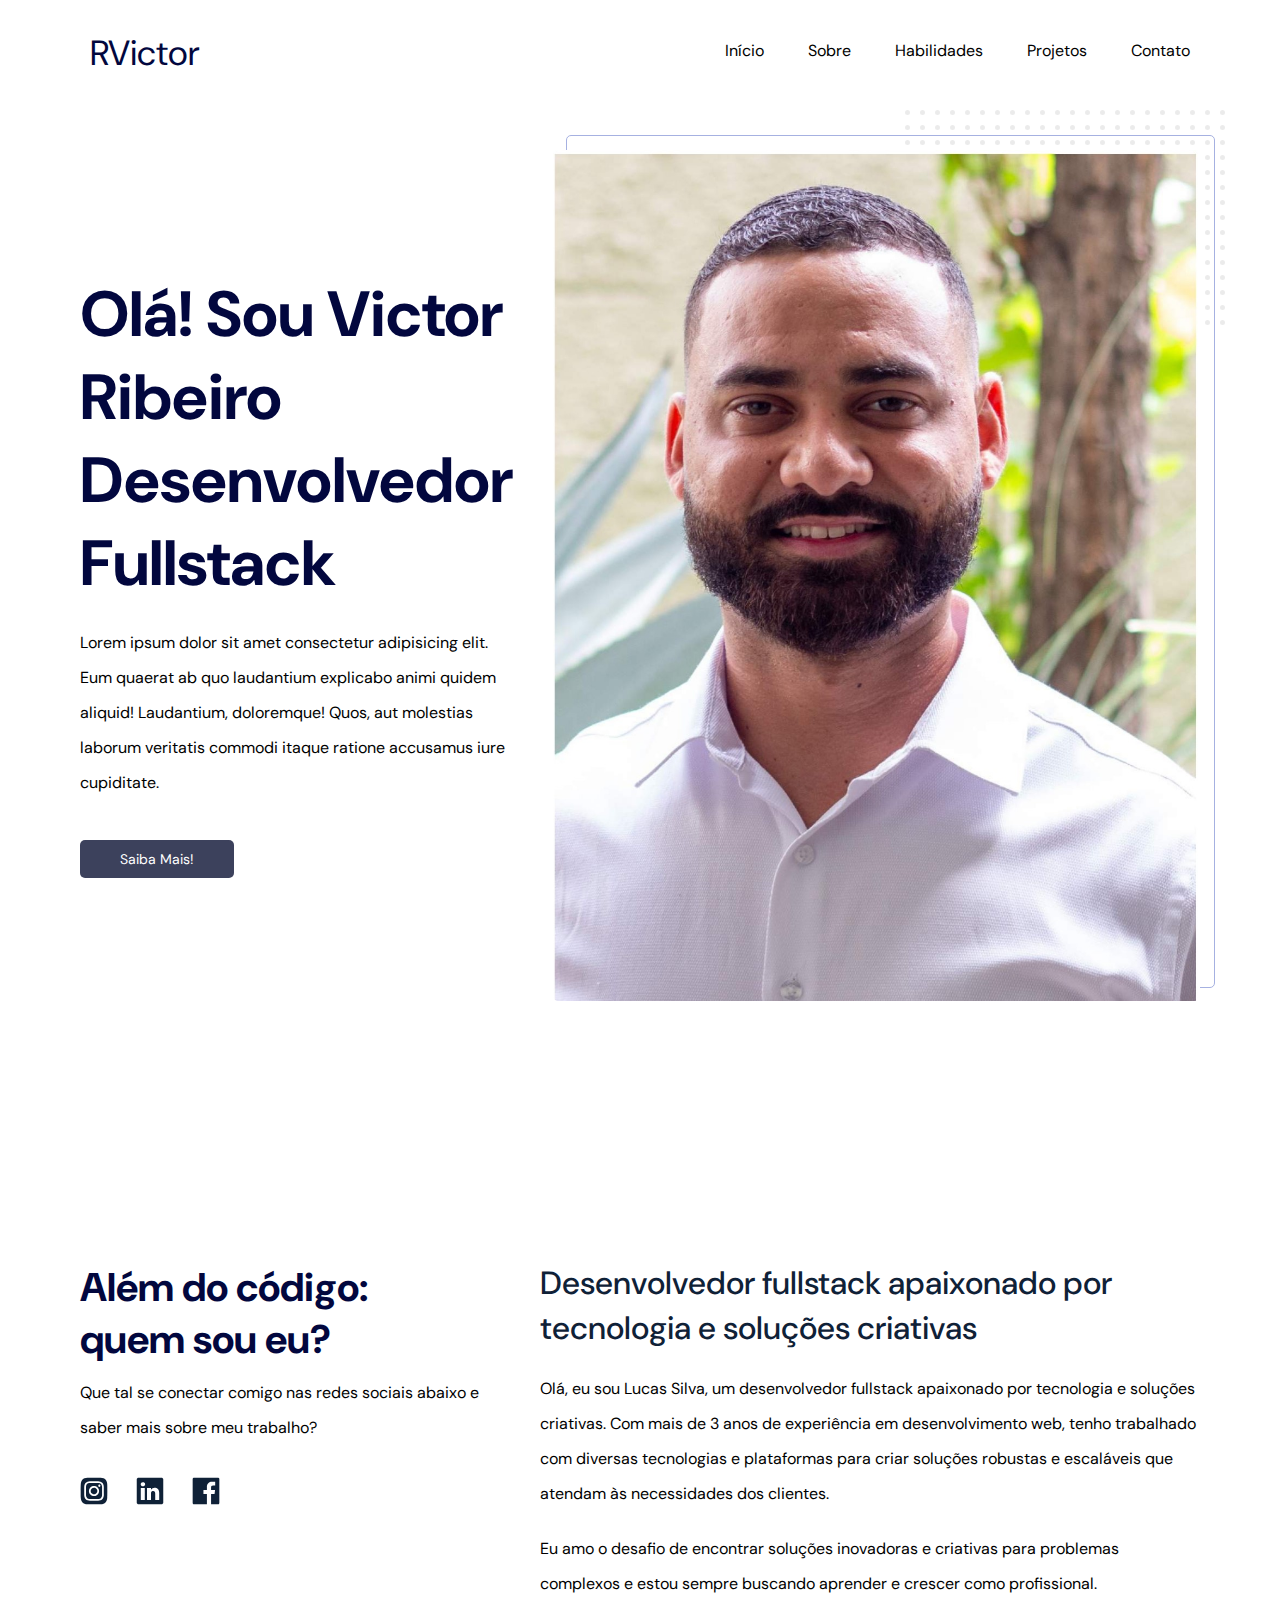
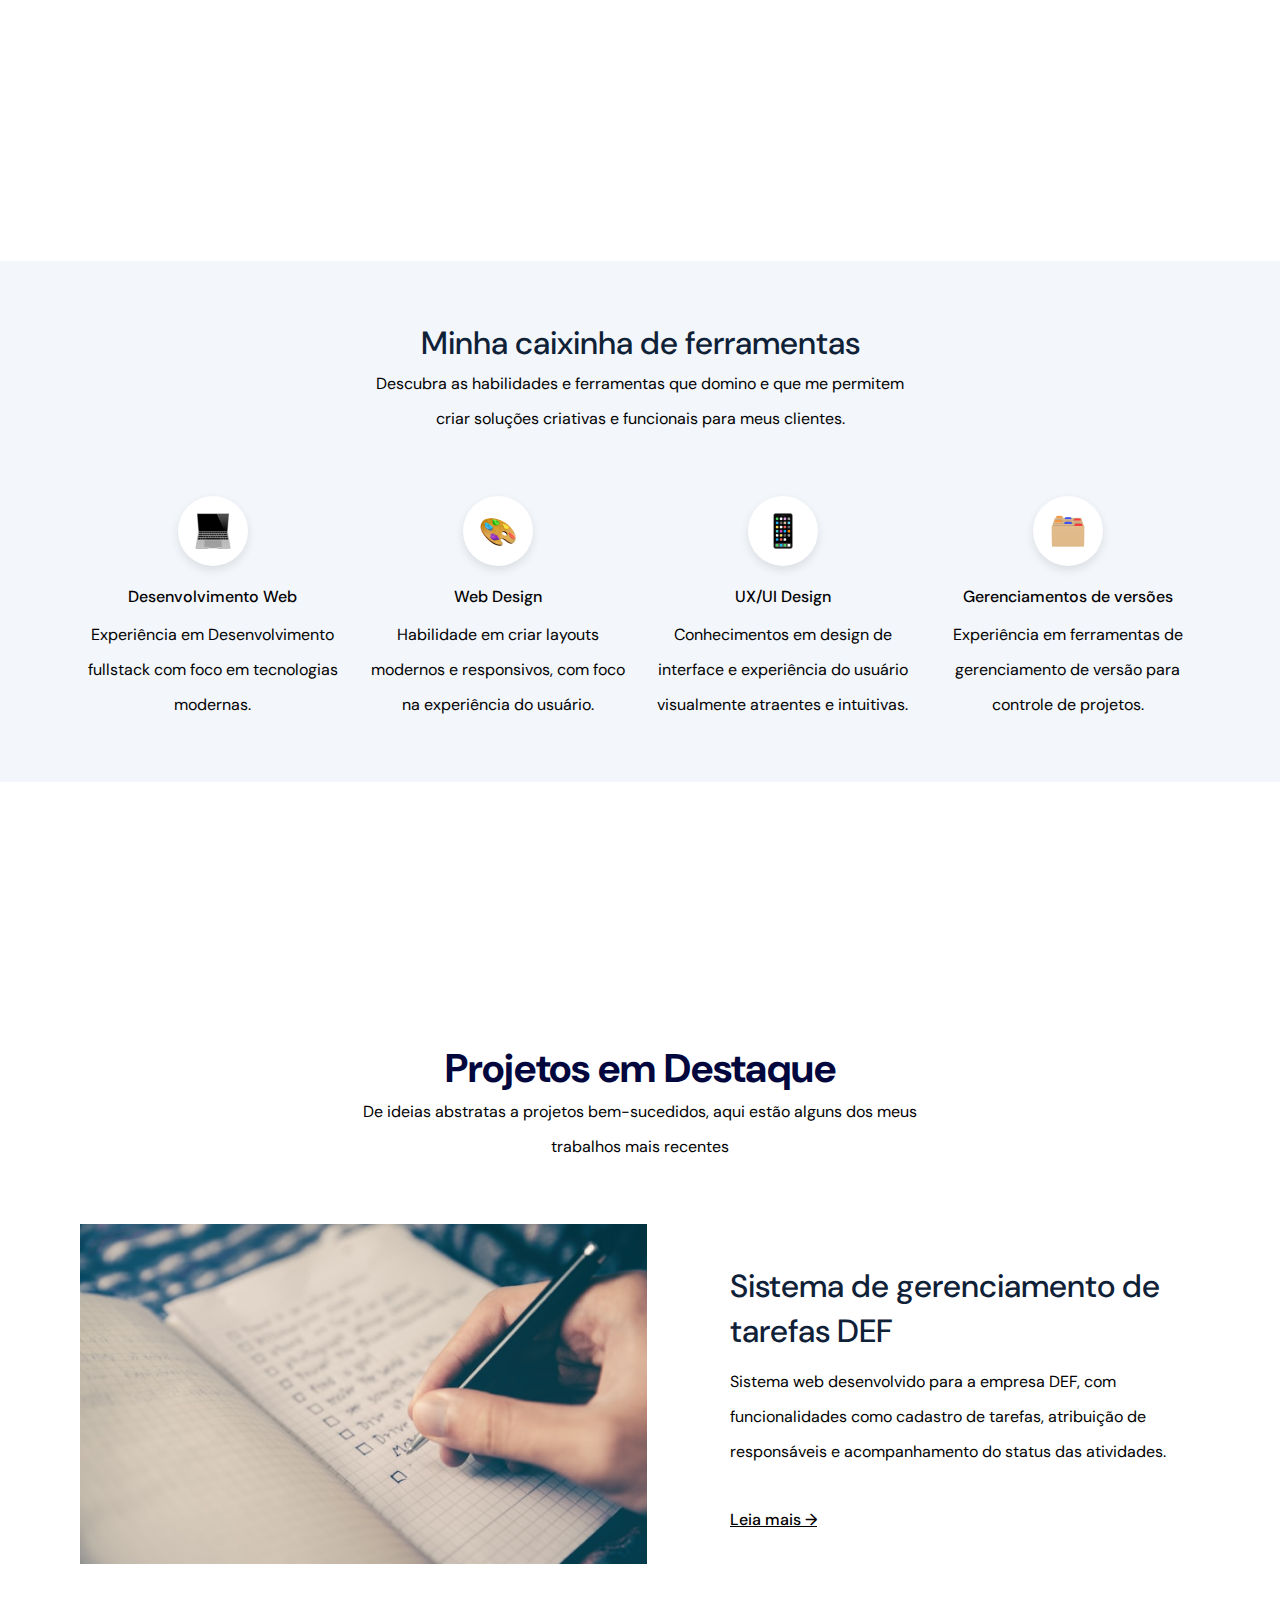
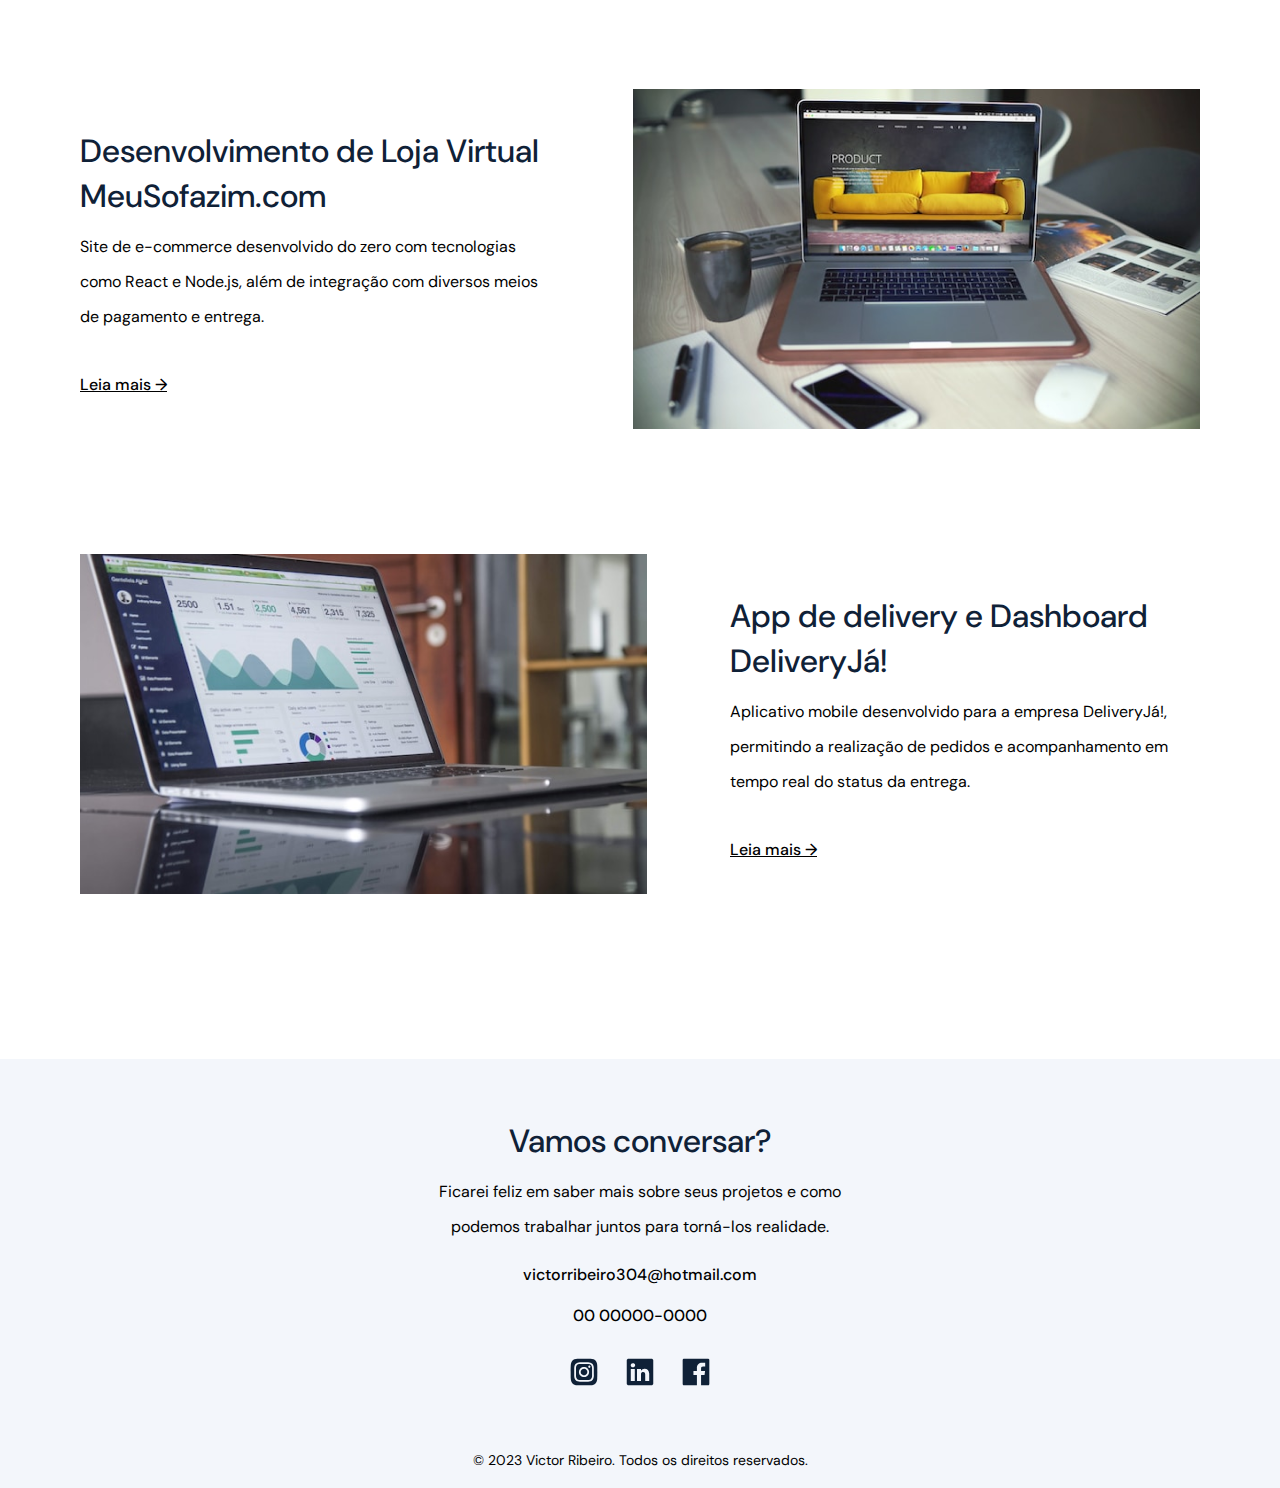
==== index.html @ 5ca2f129 "Add files via upload" ====
<!DOCTYPE html>
<html lang="pt-BR">
  <head>
    <!-- Meta tags -->
    <meta charset="UTF-8" />
    <meta http-equiv="X-UA-Compatible" content="IE=edge" />
    <meta name="viewport" content="width=device-width, initial-scale=1.0" />
    <!-- title -->
    <title>Victor Portfólio</title>
    <!-- CSS -->
    <link rel="stylesheet" href="css/extends.css" />
    <!-- Fonts -->
    <link rel="preconnect" href="https://fonts.googleapis.com" />
    <link rel="preconnect" href="https://fonts.gstatic.com" crossorigin />
    <link
      href="https://fonts.googleapis.com/css2?family=DM+Sans:wght@400;500;700&display=swap"
      rel="stylesheet"
    />
  </head>
  <body>
    <!-- navbar -->
    <nav class="navbar">
      <div class="navbar__content max-width mb-0">
        <a href="#header">
          <svg width="200" height="50" xmlns="http://www.w3.org/2000/svg">
            <text x="10" y="35" font-family="Arial" font-size="35" fill="#02073E">RVictor</text>
          </svg>
        </a>
        <ul class="navbar__links">
          <li><a href="#header">Início</a></li>
          <li><a href="#about">Sobre</a></li>
          <li><a href="#skills">Habilidades</a></li>
          <li><a href="#projects">Projetos</a></li>
          <li><a href="#footer">Contato</a></li>
        </ul>
        <div class="navbar__mobile">
          <img src="assets/menu.svg" alt="menu" class="burguer">
          <ul class="mobile__links">
            <li><a href="#header">Início</a></li>
            <li><a href="#about">Sobre</a></li>
            <li><a href="#skills">Habilidades</a></li>
            <li><a href="#projects">Projetos</a></li>
            <li><a href="#footer">Contato</a></li>
          </ul>
        </div>
        </div>
    </nav>

    <!-- header-->
    <header id="header" class="max-width">
      <div class="header__left">
        <h1>Olá! Sou Victor Ribeiro Desenvolvedor Fullstack</h1>
        <p>
          Lorem ipsum dolor sit amet consectetur adipisicing elit. Eum quaerat ab quo laudantium explicabo animi quidem aliquid! Laudantium, doloremque! Quos, aut molestias laborum veritatis commodi itaque ratione accusamus iure cupiditate.
        </p>
        <a href="#about" class="btn btn-primary">Saiba Mais!</a>
      </div>
      <div class="header__right">
        <div class="header__image">
          <img src="assets/foto-Victor3.png" alt="Victor Ribeiro" class="victor">
          <img src="assets/abstract.svg" alt="background" class="background">
        </div>
      </div>
    </header>

    <!-- Sobre -->
    <section id="about" class="about max-width">
      <div class="about__left">
        <h2 class="secondary-title">Além do código: quem sou eu?</h2>
        <p>
          Que tal se conectar comigo nas redes sociais abaixo e saber mais sobre
          meu trabalho?
        </p>
        <ul>
          <li>
            <a href="#"><img src="assets/instagram.svg" alt="Instagram" /></a>
          </li>
          <li>
            <a href="#"><img src="assets/linkedin.svg" alt="Linkedin" /></a>
          </li>
          <li>
            <a href="#"><img src="assets/facebook.svg" alt="Facebook" /></a>
          </li>
        </ul>
      </div>
      <div class="about__right">
        <h3 class="tertiary-title mb-m">
          Desenvolvedor fullstack apaixonado por tecnologia e soluções criativas
        </h3>
        <p>
          Olá, eu sou Lucas Silva, um desenvolvedor fullstack apaixonado por
          tecnologia e soluções criativas. Com mais de 3 anos de experiência em
          desenvolvimento web, tenho trabalhado com diversas tecnologias e
          plataformas para criar soluções robustas e escaláveis que atendam às
          necessidades dos clientes.
        </p>
        <p>
          Eu amo o desafio de encontrar soluções inovadoras e criativas para
          problemas complexos e estou sempre buscando aprender e crescer como
          profissional.
        </p>
      </div>
    </section>

     <!-- habilidades -->
     <section id="skills" class="skills">
      <div class="skills__content max-width">
        <h2 class="tertiary-title">Minha caixinha de ferramentas</h2>
        <p class="description">
          Descubra as habilidades e ferramentas que domino e que me permitem
          criar soluções criativas e funcionais para meus clientes.
        </p>
        <ul>
          <li class="skills__item">
            <div class="image-container">
              <img src="assets/notebook.png" alt="Desenvolvimento Web" />
            </div>
            <h3>Desenvolvimento Web</h3>
            <p>
              Experiência em Desenvolvimento fullstack com foco em tecnologias
              modernas.
            </p>
          </li>
          <li class="skills__item">
            <div class="image-container">
              <img src="assets/colors.png" alt="Web Design" />
            </div>
            <h3>Web Design</h3>
            <p>
              Habilidade em criar layouts modernos e responsivos, com foco na
              experiência do usuário.
            </p>
          </li>
          <li class="skills__item">
            <div class="image-container">
              <img src="assets/phone.png" alt="UX/UI Design" />
            </div>
            <h3>UX/UI Design</h3>
            <p>
              Conhecimentos em design de interface e experiência do usuário
              visualmente atraentes e intuitivas.
            </p>
          </li>
          <li class="skills__item">
            <div class="image-container">
              <img src="assets/files.png" alt="Gerenciamentos de versões" />
            </div>
            <h3>Gerenciamentos de versões</h3>
            <p>
              Experiência em ferramentas de gerenciamento de versão para
              controle de projetos.
            </p>
          </li>
        </ul>
      </div>
    </section>

<!-- Projetos -->
<section id="projects" class="projects max-width">
  <div class="projects__content">
    <h2 class="secondary-title">Projetos em Destaque</h2>
    <p>
      De ideias abstratas a projetos bem-sucedidos, aqui estão alguns dos
      meus trabalhos mais recentes
    </p>
  </div>
  <ul>
    <li>
      <div class="image">
        <img src="assets/task-manager.png" alt="Gerenciamento de tarefas" />
      </div>
      <div class="projects__info">
        <h3 class="tertiary-title">
          Sistema de gerenciamento de tarefas DEF
        </h3>
        <p>
          Sistema web desenvolvido para a empresa DEF, com funcionalidades
          como cadastro de tarefas, atribuição de responsáveis e
          acompanhamento do status das atividades.
        </p>
        <a href="#">Leia mais &rarr;</a>
      </div>
    </li>
    <li class="projects__reversed-list">
      <div class="image">
        <img src="assets/ecommerce.png" alt="ecommerce" />
      </div>
      <div class="projects__info">
        <h3 class="tertiary-title">
          Desenvolvimento de Loja Virtual MeuSofazim.com
        </h3>
        <p>
          Site de e-commerce desenvolvido do zero com tecnologias como React
          e Node.js, além de integração com diversos meios de pagamento e
          entrega.
        </p>
        <a href="#">Leia mais &rarr;</a>
      </div>
    </li>
    <li>
      <div class="image">
        <img src="assets/delivery.png" alt="delivery" />
      </div>
      <div class="projects__info">
        <h3 class="tertiary-title">
          App de delivery e Dashboard DeliveryJá!
        </h3>
        <p>
          Aplicativo mobile desenvolvido para a empresa DeliveryJá!,
          permitindo a realização de pedidos e acompanhamento em tempo real
          do status da entrega.
        </p>
        <a href="#">Leia mais &rarr;</a>
      </div>
    </li>
  </ul>
</section>

 <!-- Footer -->
 <footer id="footer">
  <div class="footer__content max-width mb-0">
    <h2 class="tertiary-title mb-s">Vamos conversar?</h2>
    <p class="mb-m">
      Ficarei feliz em saber mais sobre seus projetos e como podemos
      trabalhar juntos para torná-los realidade.
    </p>
    <div class="footer__contact mb-m">
      <span class="mb-m">victorribeiro304@hotmail.com</span>
      <span>00 00000-0000</span>
    </div>
    <ul class="mb-l">
      <li>
        <a href="#"><img src="assets/instagram.svg" alt="Instagram" /></a>
      </li>
      <li>
        <a href="#"><img src="assets/linkedin.svg" alt="Linkedin" /></a>
      </li>
      <li>
        <a href="#"><img src="assets/facebook.svg" alt="Facebook" /></a>
      </li>
    </ul>
    <p class="footer__copyright">
      © 2023 Victor Ribeiro. Todos os direitos reservados.
    </p>
  </div>
</footer>
      <!-- script-->
    <script src="scripts/index.js"></script>
</body>
</html>
---- css/extends.css ----
@import './variables.css';
@import './globals.css';

@import './components/navbar.css';
@import './components/header.css';
@import './components/about.css';
@import './components/skills.css';
@import './components/projects.css';
@import './components/footer.css';
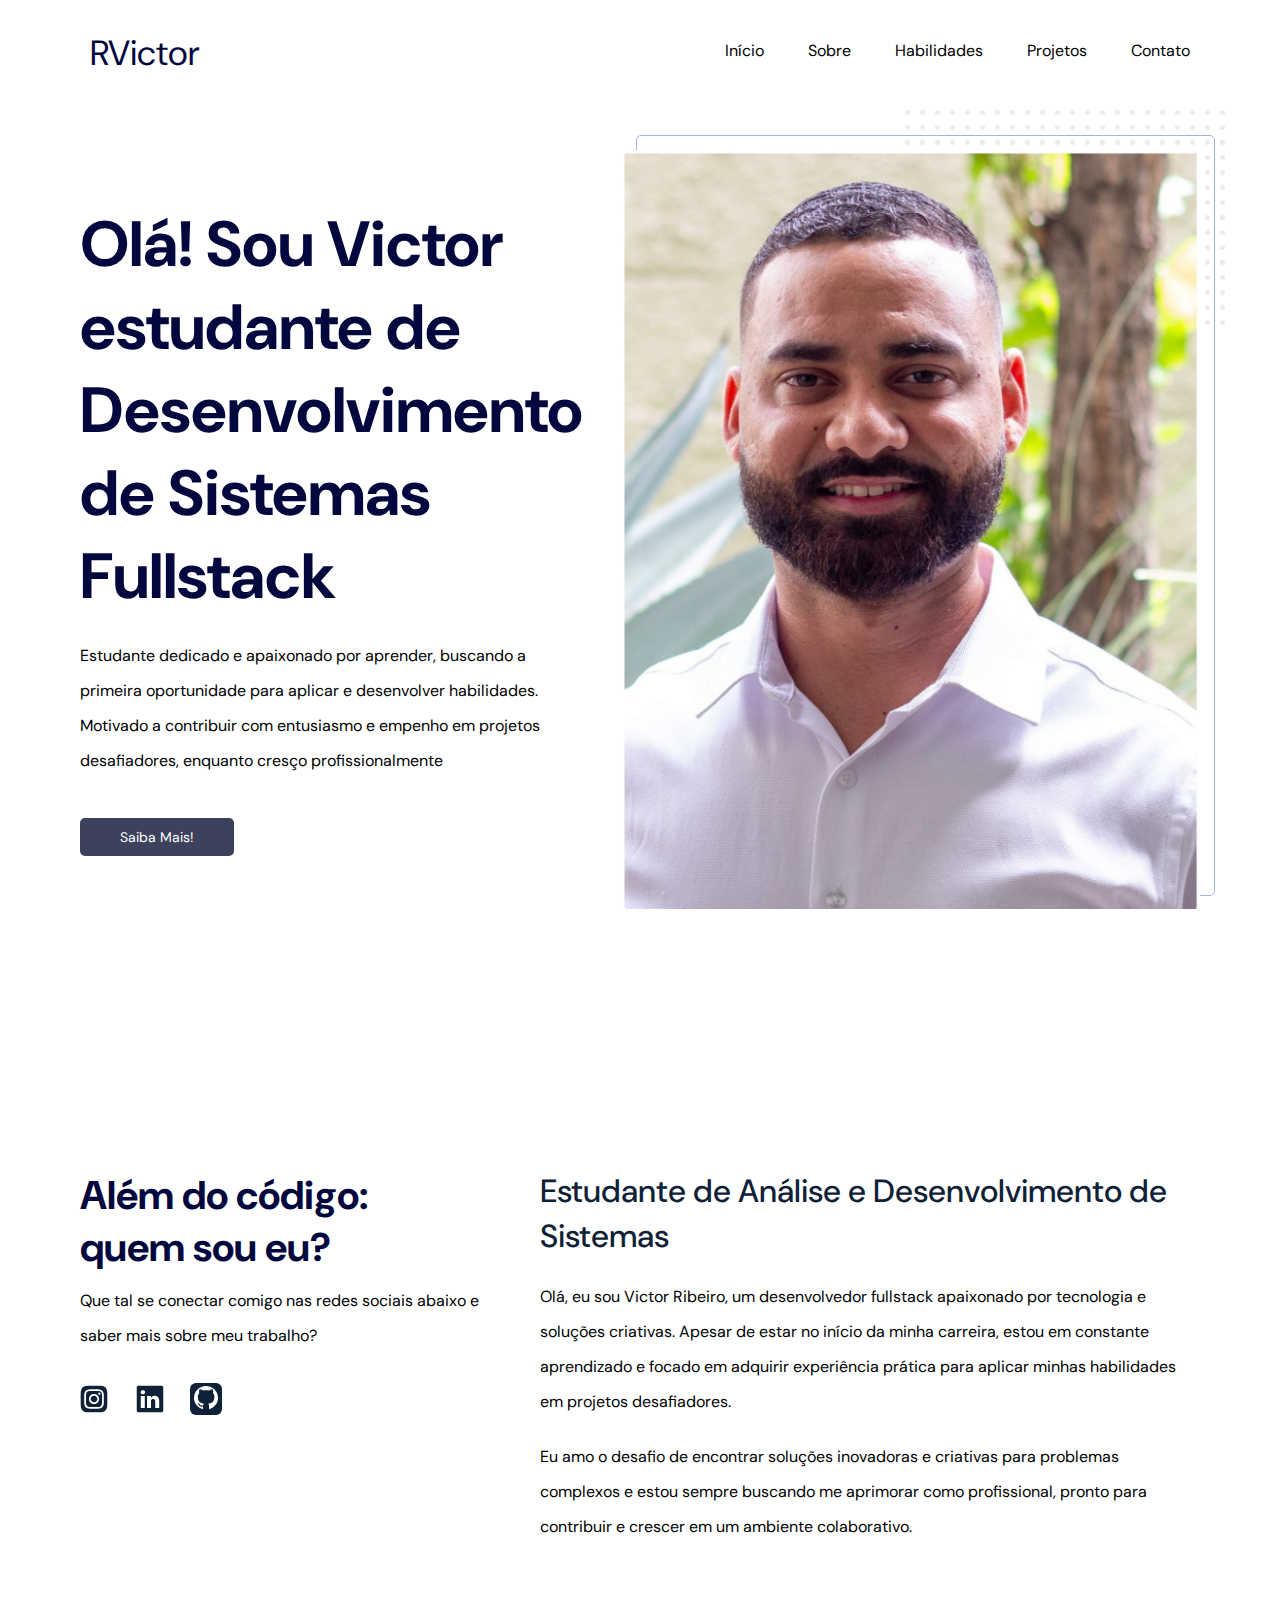
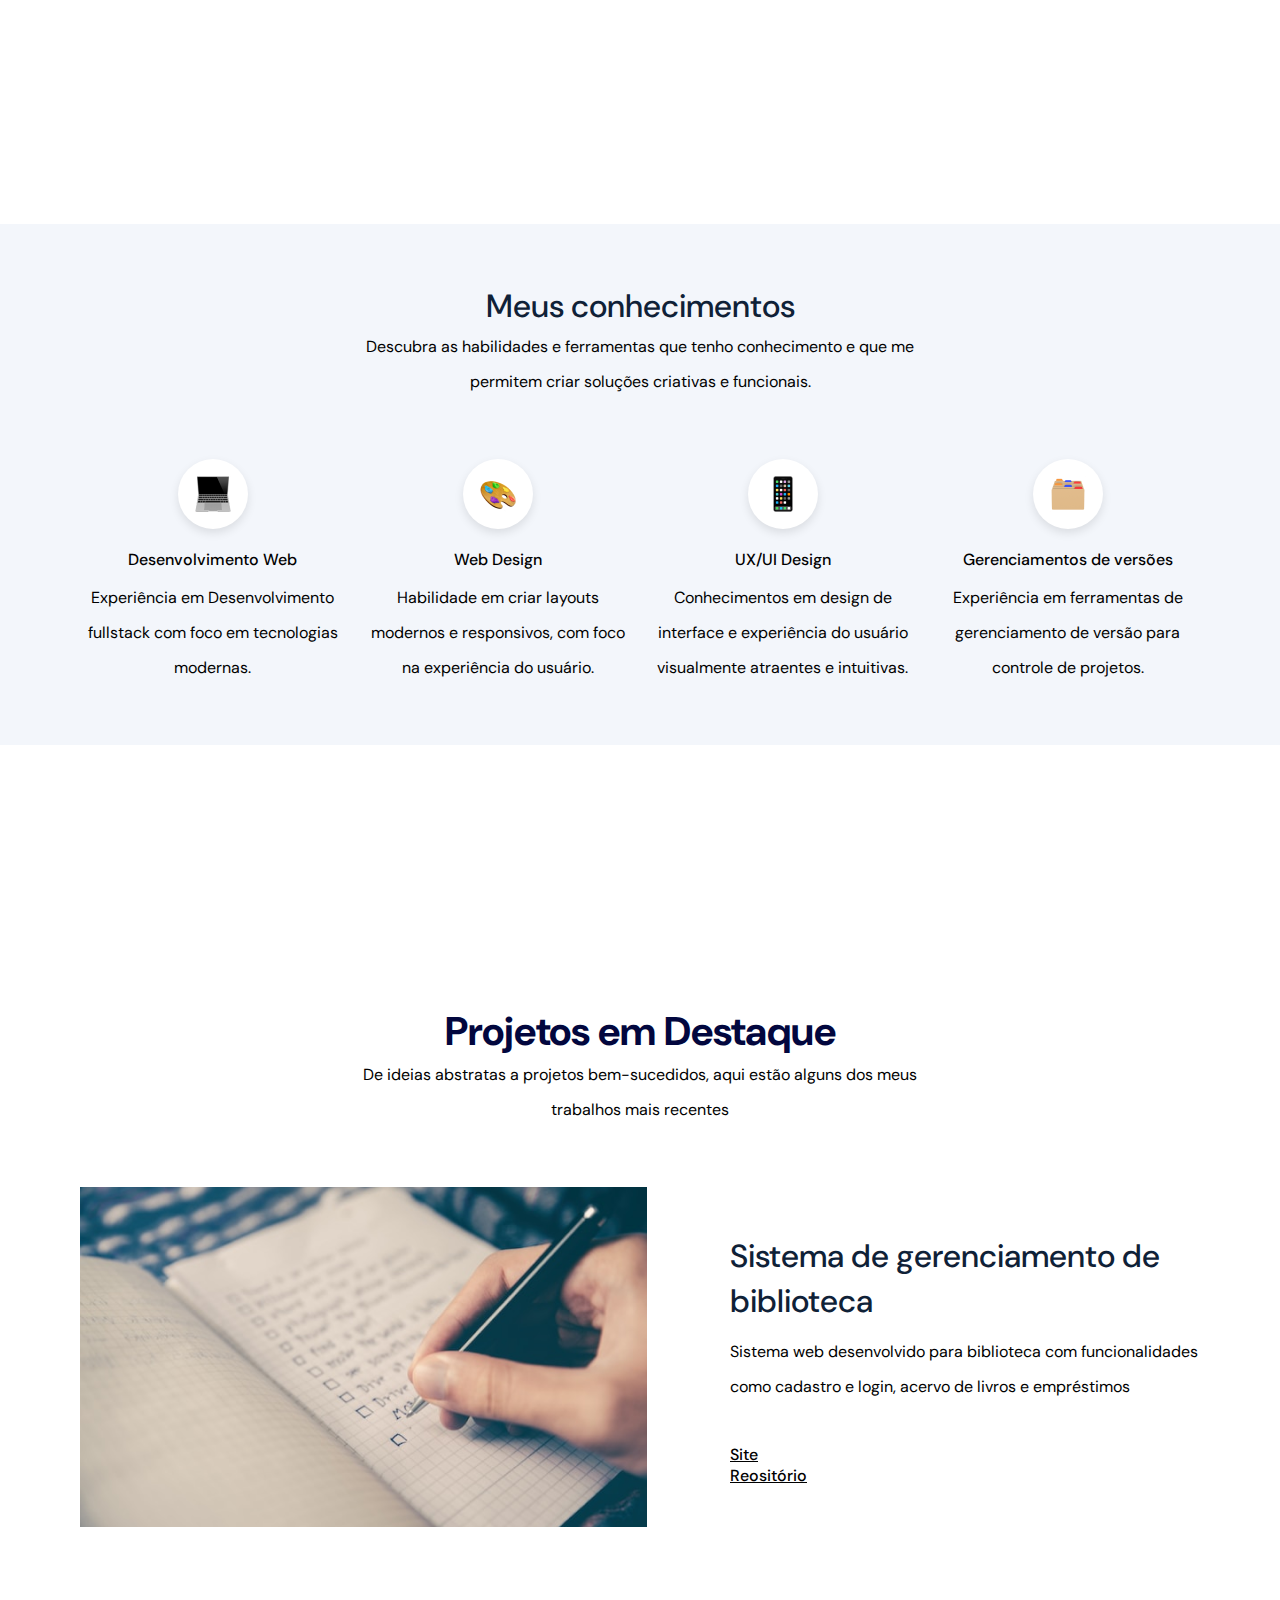
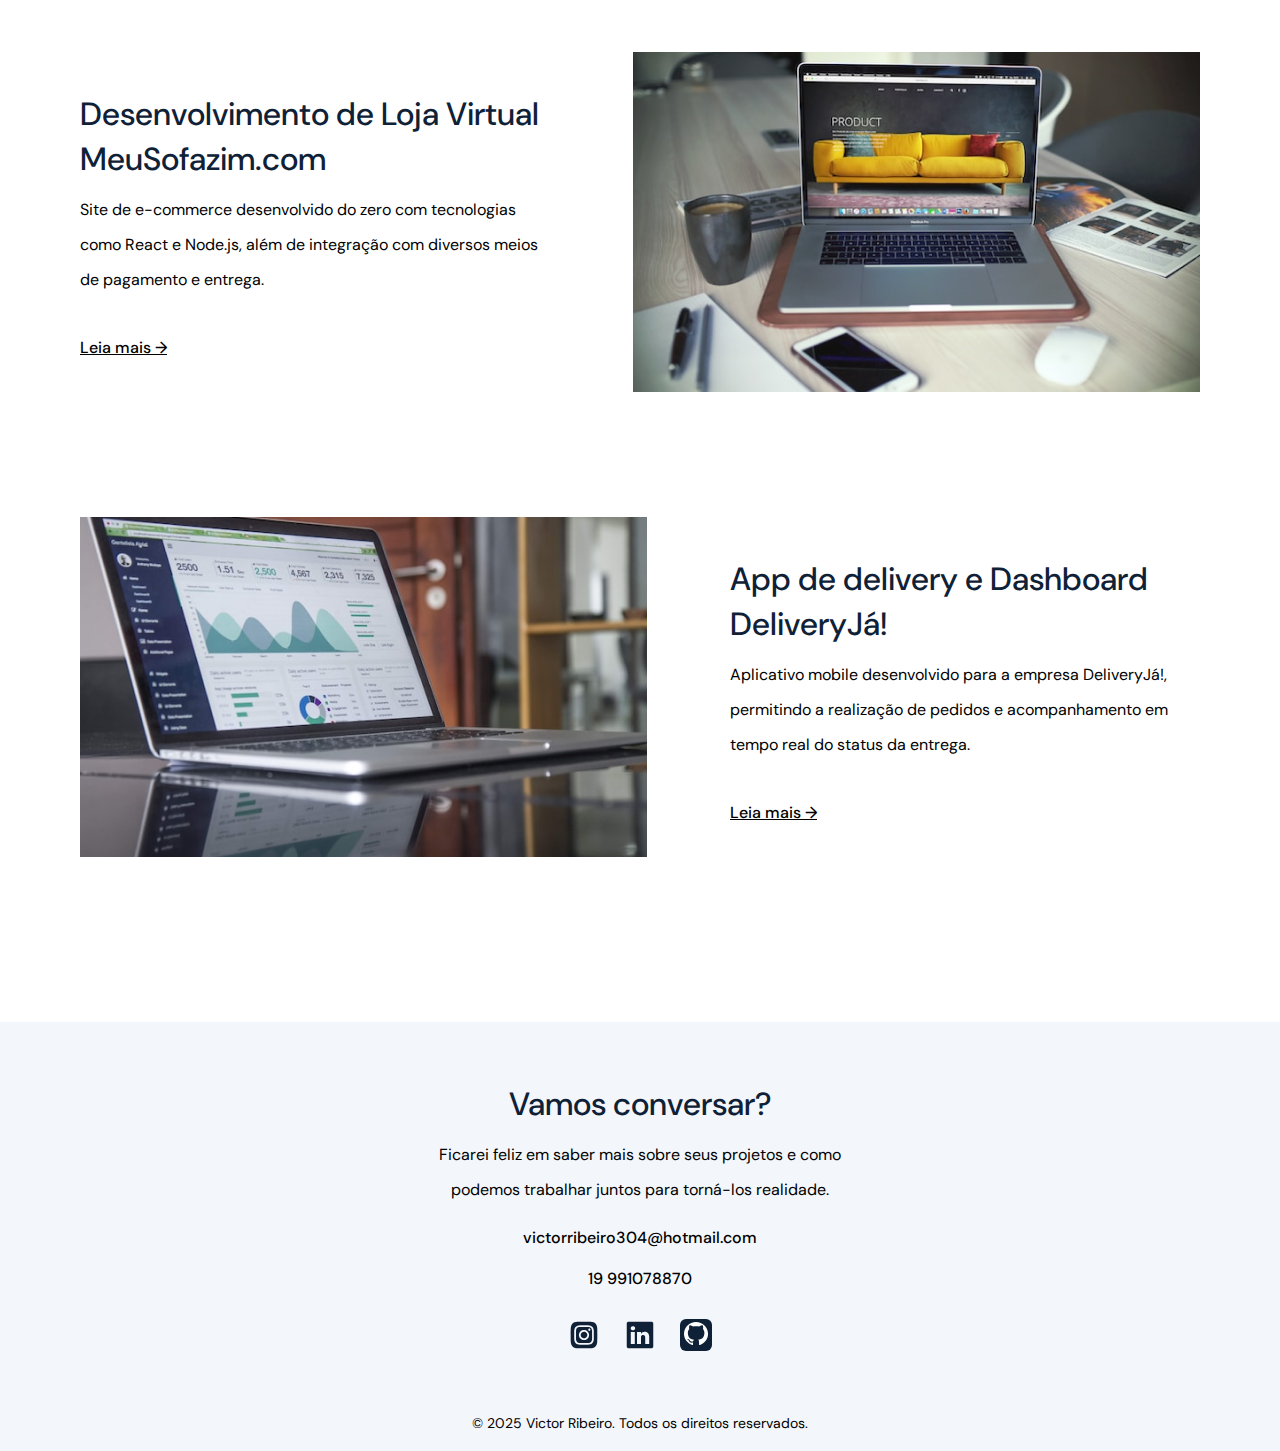
==== commit f66d9ed3: "atualizado informacoes" ====
--- a/index.html
+++ b/index.html
@@ -49,9 +49,9 @@
     <!-- header-->
     <header id="header" class="max-width">
       <div class="header__left">
-        <h1>Olá! Sou Victor Ribeiro Desenvolvedor Fullstack</h1>
-        <p>
-          Lorem ipsum dolor sit amet consectetur adipisicing elit. Eum quaerat ab quo laudantium explicabo animi quidem aliquid! Laudantium, doloremque! Quos, aut molestias laborum veritatis commodi itaque ratione accusamus iure cupiditate.
+        <h1>Olá! Sou Victor  estudante de Desenvolvimento de Sistemas Fullstack</h1>
+        <p>
+          Estudante dedicado e apaixonado por aprender, buscando a primeira oportunidade para aplicar e desenvolver habilidades. Motivado a contribuir com entusiasmo e empenho em projetos desafiadores, enquanto cresço profissionalmente
         </p>
         <a href="#about" class="btn btn-primary">Saiba Mais!</a>
       </div>
@@ -76,28 +76,28 @@
             <a href="#"><img src="assets/instagram.svg" alt="Instagram" /></a>
           </li>
           <li>
-            <a href="#"><img src="assets/linkedin.svg" alt="Linkedin" /></a>
+            <a href="https://www.linkedin.com/in/victor-ribeiro94/"><img src="assets/linkedin.svg" alt="Linkedin" /></a>
           </li>
           <li>
-            <a href="#"><img src="assets/facebook.svg" alt="Facebook" /></a>
+            <a href="https://github.com/RSVictor"><img src="assets/github_logo.svg" alt="Github" /></a>
           </li>
         </ul>
       </div>
       <div class="about__right">
         <h3 class="tertiary-title mb-m">
-          Desenvolvedor fullstack apaixonado por tecnologia e soluções criativas
-        </h3>
-        <p>
-          Olá, eu sou Lucas Silva, um desenvolvedor fullstack apaixonado por
-          tecnologia e soluções criativas. Com mais de 3 anos de experiência em
-          desenvolvimento web, tenho trabalhado com diversas tecnologias e
-          plataformas para criar soluções robustas e escaláveis que atendam às
-          necessidades dos clientes.
-        </p>
-        <p>
-          Eu amo o desafio de encontrar soluções inovadoras e criativas para
-          problemas complexos e estou sempre buscando aprender e crescer como
-          profissional.
+          Estudante de Análise e Desenvolvimento de Sistemas
+        </h3>
+        <p>
+          Olá, eu sou Victor Ribeiro, um desenvolvedor fullstack apaixonado por tecnologia e 
+          soluções criativas. Apesar de estar no início da minha carreira, estou em constante 
+          aprendizado e focado em adquirir experiência prática para aplicar minhas habilidades 
+          em projetos desafiadores.
+        </p>
+        <p>
+          Eu amo o desafio de encontrar soluções inovadoras e criativas para problemas 
+          complexos e estou sempre buscando me aprimorar como profissional, pronto para 
+          contribuir e crescer em um ambiente colaborativo.
+</p>
         </p>
       </div>
     </section>
@@ -105,10 +105,10 @@
      <!-- habilidades -->
      <section id="skills" class="skills">
       <div class="skills__content max-width">
-        <h2 class="tertiary-title">Minha caixinha de ferramentas</h2>
+        <h2 class="tertiary-title">Meus conhecimentos</h2>
         <p class="description">
-          Descubra as habilidades e ferramentas que domino e que me permitem
-          criar soluções criativas e funcionais para meus clientes.
+          Descubra as habilidades e ferramentas que tenho conhecimento e que me permitem
+          criar soluções criativas e funcionais.
         </p>
         <ul>
           <li class="skills__item">
@@ -171,14 +171,15 @@
       </div>
       <div class="projects__info">
         <h3 class="tertiary-title">
-          Sistema de gerenciamento de tarefas DEF
-        </h3>
-        <p>
-          Sistema web desenvolvido para a empresa DEF, com funcionalidades
-          como cadastro de tarefas, atribuição de responsáveis e
-          acompanhamento do status das atividades.
-        </p>
-        <a href="#">Leia mais &rarr;</a>
+          Sistema de gerenciamento de biblioteca
+        </h3>
+        <p>
+          Sistema web desenvolvido para biblioteca com funcionalidades
+          como cadastro e login, acervo de livros e empréstimos
+        </p>
+        <a href="https://front-iqbz.onrender.com">Site </a>
+        <br>
+        <a href="https://github.com/RSVictor/Front">Reositório </a>
       </div>
     </li>
     <li class="projects__reversed-list">
@@ -226,21 +227,21 @@
     </p>
     <div class="footer__contact mb-m">
       <span class="mb-m">victorribeiro304@hotmail.com</span>
-      <span>00 00000-0000</span>
+      <span>19 991078870</span>
     </div>
     <ul class="mb-l">
       <li>
         <a href="#"><img src="assets/instagram.svg" alt="Instagram" /></a>
       </li>
       <li>
-        <a href="#"><img src="assets/linkedin.svg" alt="Linkedin" /></a>
+        <a href="https://www.linkedin.com/in/victor-ribeiro94/"><img src="assets/linkedin.svg" alt="Linkedin" /></a>
       </li>
       <li>
-        <a href="#"><img src="assets/facebook.svg" alt="Facebook" /></a>
+        <a href="https://github.com/RSVictor"><img src="assets/github_logo.svg" alt="Github" /></a>
       </li>
     </ul>
     <p class="footer__copyright">
-      © 2023 Victor Ribeiro. Todos os direitos reservados.
+      © 2025 Victor Ribeiro. Todos os direitos reservados.
     </p>
   </div>
 </footer>
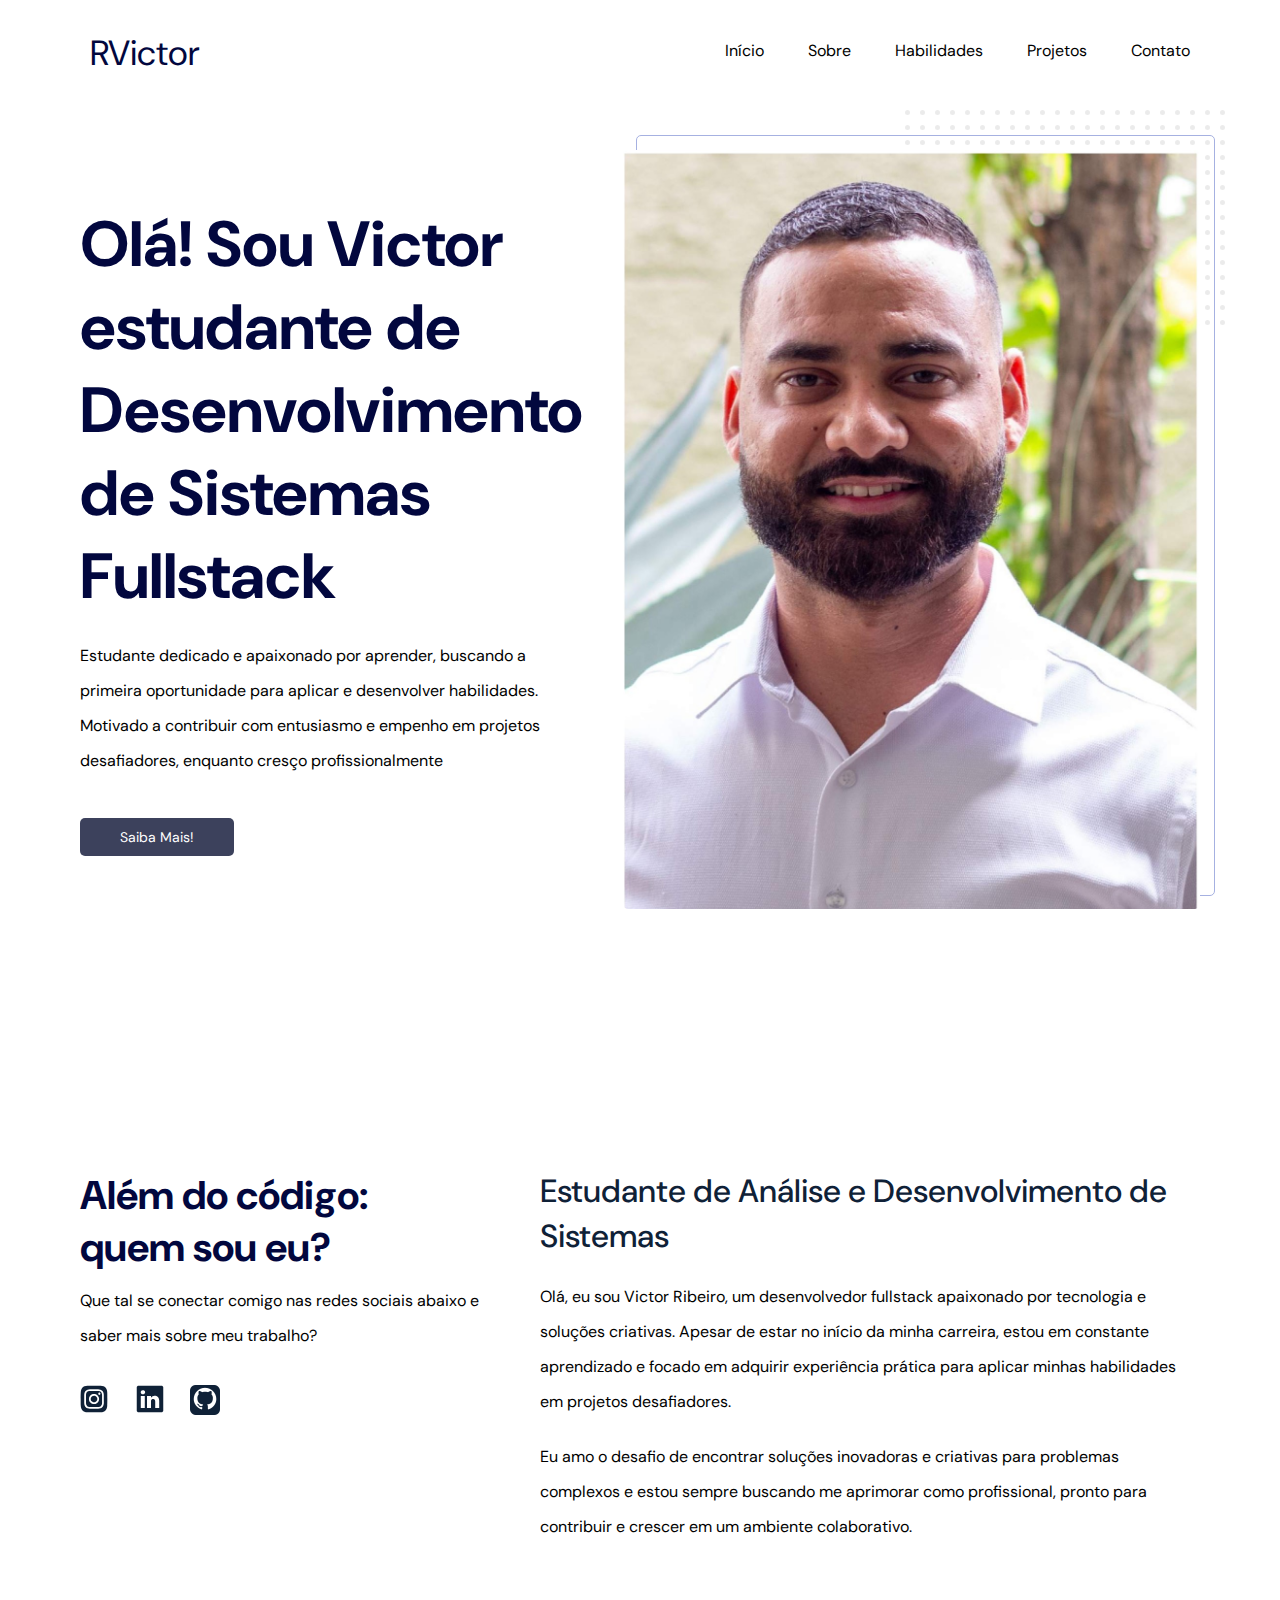
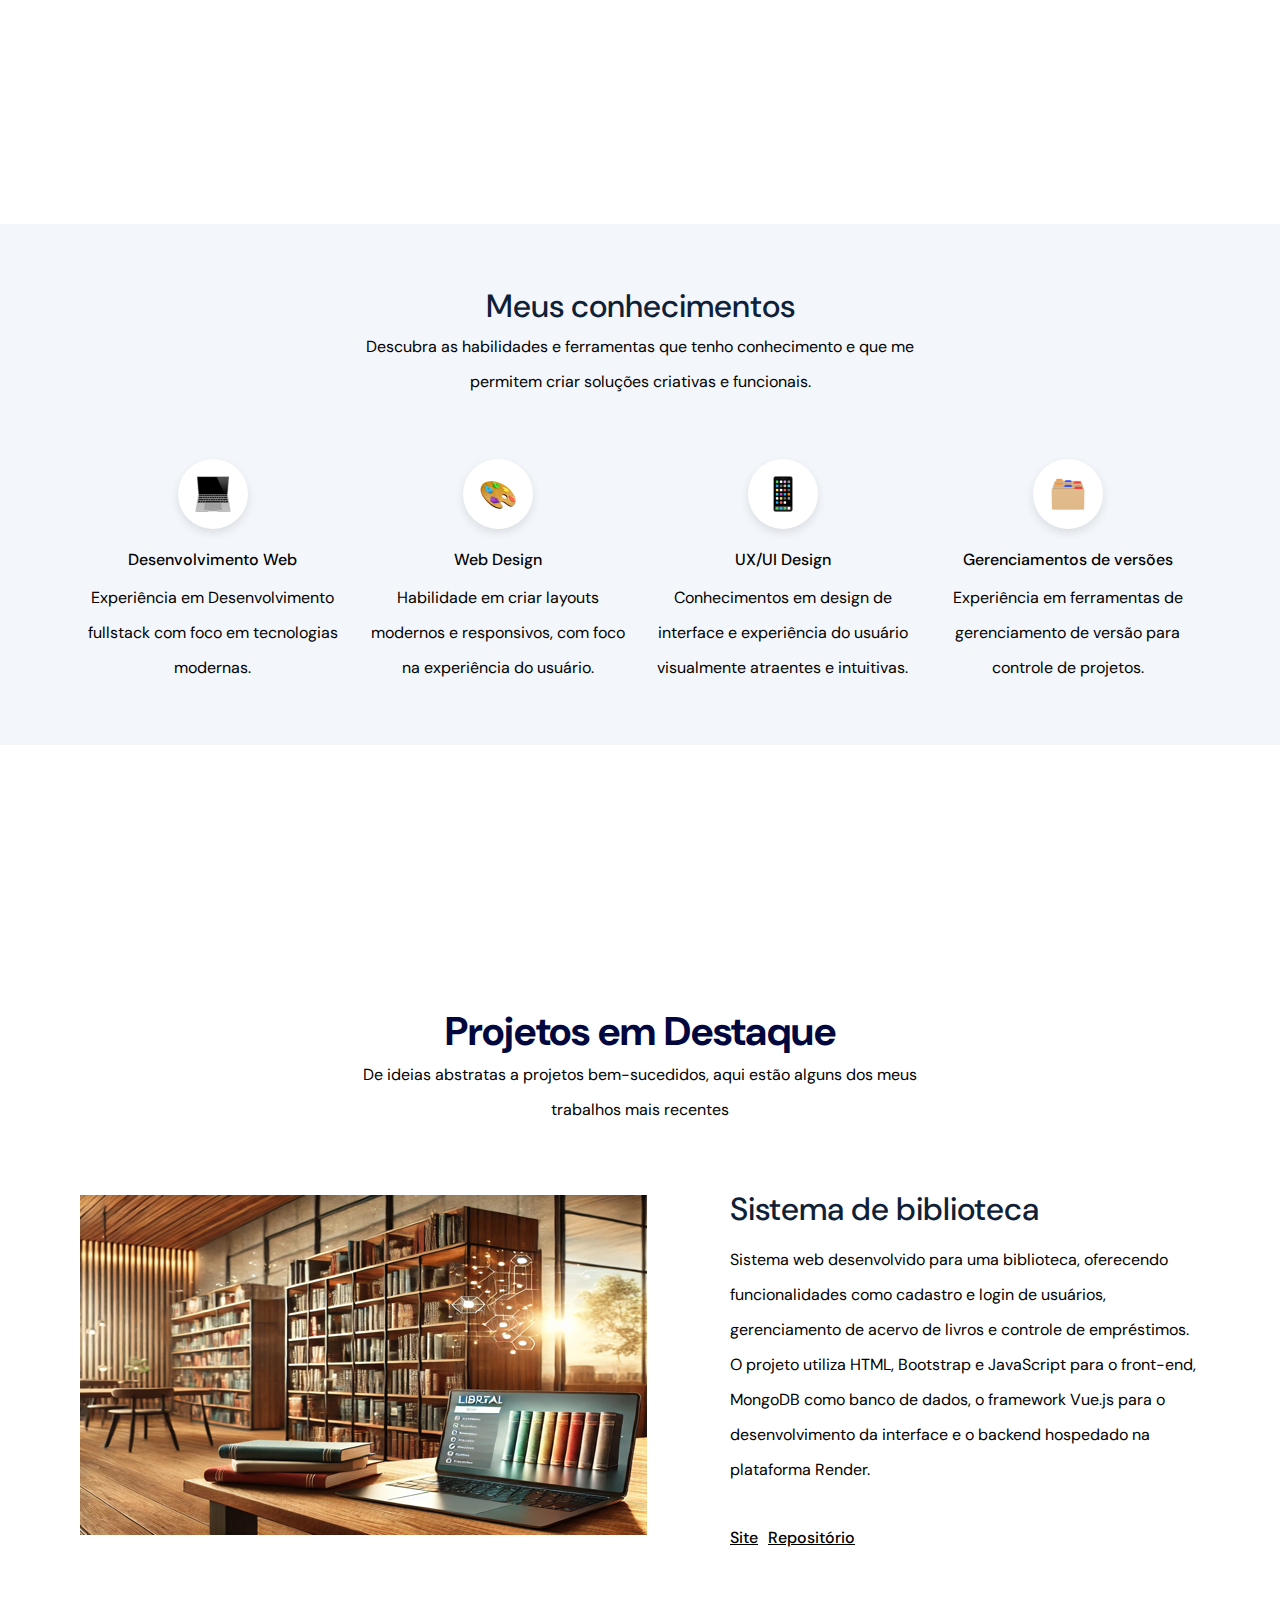
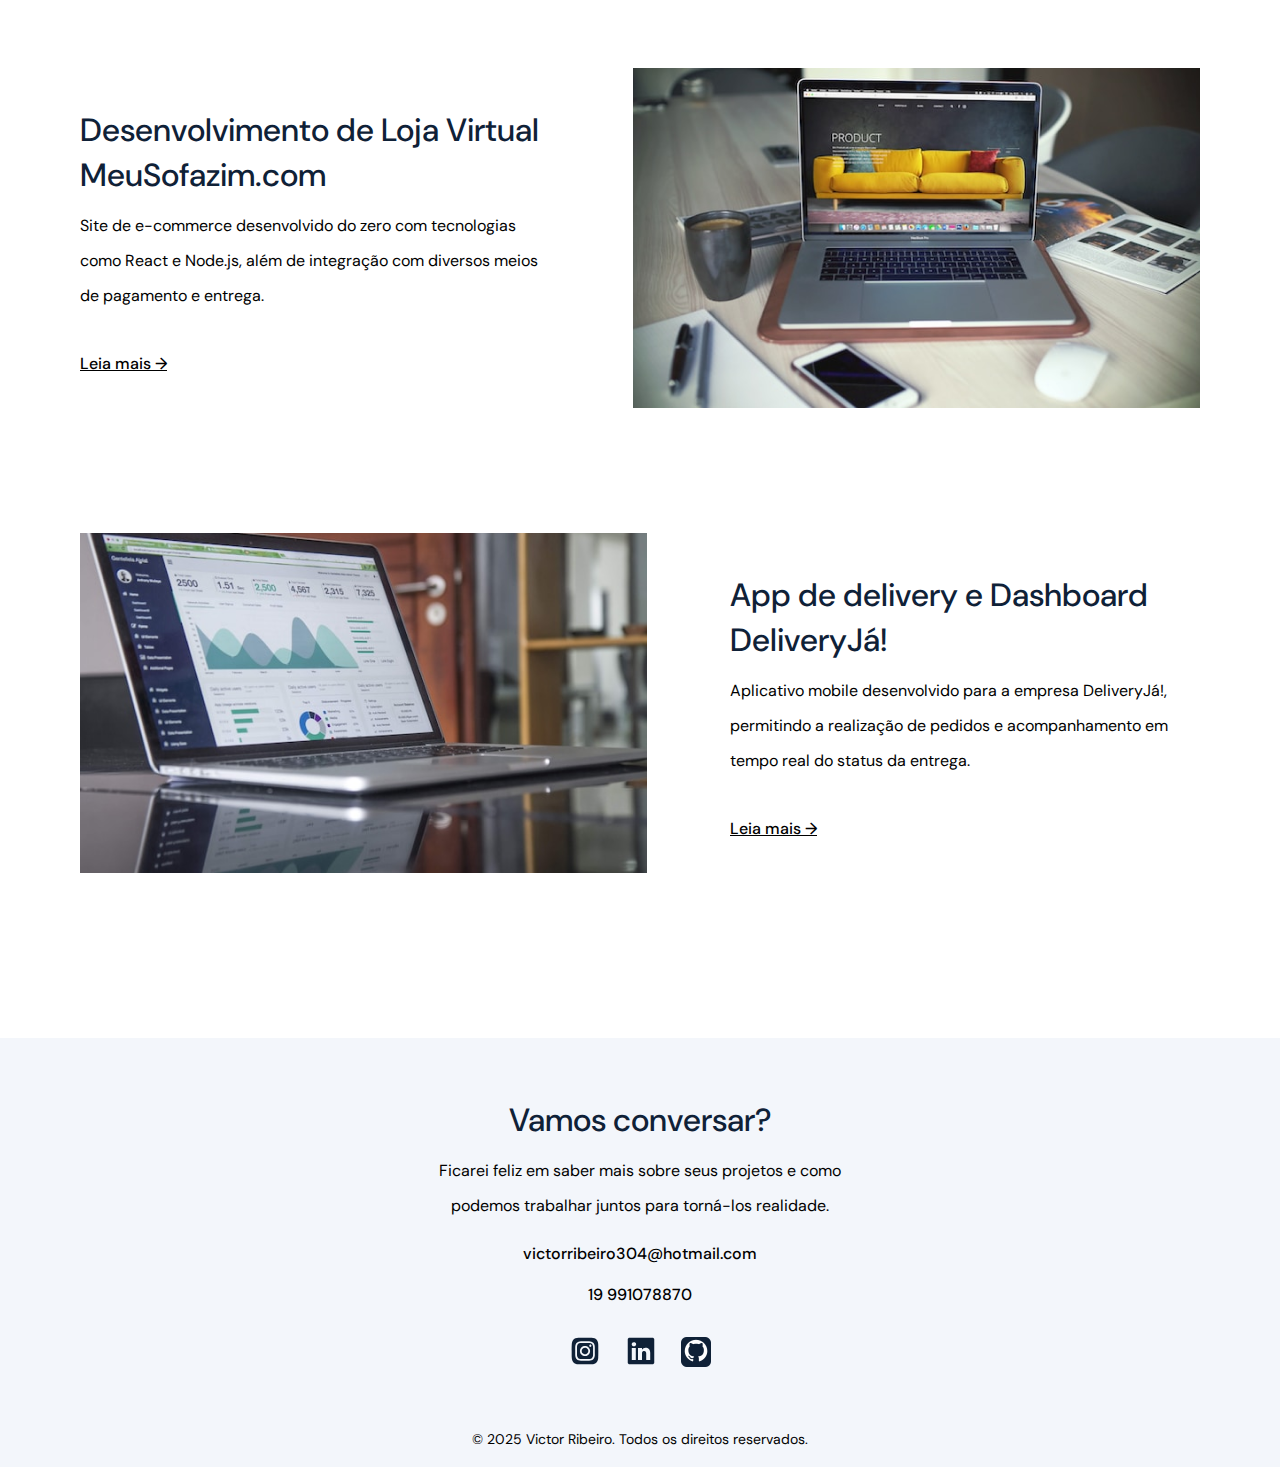
==== commit 74d92833: "atualizado" ====
--- a/index.html
+++ b/index.html
@@ -73,13 +73,13 @@
         </p>
         <ul>
           <li>
-            <a href="#"><img src="assets/instagram.svg" alt="Instagram" /></a>
+            <a href="https://www.instagram.com/r_victor94?igsh+c2yzc2hpZGppZDdj&utm_-source+qr"><img src="assets/instagram.svg" alt="Instagram" /></a>
           </li>
           <li>
             <a href="https://www.linkedin.com/in/victor-ribeiro94/"><img src="assets/linkedin.svg" alt="Linkedin" /></a>
           </li>
           <li>
-            <a href="https://github.com/RSVictor"><img src="assets/github_logo.svg" alt="Github" /></a>
+            <a href="https://github.com/RSVictor"><img src="assets/github_logo.png" alt="Github" /></a>
           </li>
         </ul>
       </div>
@@ -167,19 +167,19 @@
   <ul>
     <li>
       <div class="image">
-        <img src="assets/task-manager.png" alt="Gerenciamento de tarefas" />
+        <img src="assets/biblioteca.png" alt="Gerenciamento de tarefas" />
       </div>
       <div class="projects__info">
         <h3 class="tertiary-title">
-          Sistema de gerenciamento de biblioteca
-        </h3>
-        <p>
-          Sistema web desenvolvido para biblioteca com funcionalidades
-          como cadastro e login, acervo de livros e empréstimos
-        </p>
-        <a href="https://front-iqbz.onrender.com">Site </a>
-        <br>
-        <a href="https://github.com/RSVictor/Front">Reositório </a>
+          Sistema de biblioteca
+        </h3>
+        <p>
+          Sistema web desenvolvido para uma biblioteca, oferecendo funcionalidades como cadastro e login de usuários, gerenciamento de acervo de livros e controle de empréstimos. O projeto utiliza HTML, Bootstrap e JavaScript para o front-end, MongoDB como banco de dados, o framework Vue.js para o desenvolvimento da interface e o backend hospedado na plataforma Render.
+        </p>
+        <div class="link" style="display: flex; gap: 10px;">
+        <a href="https://front-xi-sand.vercel.app/">Site  </a>       
+        <a href="https://github.com/RSVictor/Front">Repositório </a>
+      </div>
       </div>
     </li>
     <li class="projects__reversed-list">
@@ -231,13 +231,13 @@
     </div>
     <ul class="mb-l">
       <li>
-        <a href="#"><img src="assets/instagram.svg" alt="Instagram" /></a>
+        <a href="https://www.instagram.com/r_victor94?igsh+c2yzc2hpZGppZDdj&utm_-source+qr"><img src="assets/instagram.svg" alt="Instagram" /></a>
       </li>
       <li>
         <a href="https://www.linkedin.com/in/victor-ribeiro94/"><img src="assets/linkedin.svg" alt="Linkedin" /></a>
       </li>
       <li>
-        <a href="https://github.com/RSVictor"><img src="assets/github_logo.svg" alt="Github" /></a>
+        <a href="https://github.com/RSVictor"><img src="assets/github_logo.png" alt="Github" /></a>
       </li>
     </ul>
     <p class="footer__copyright">
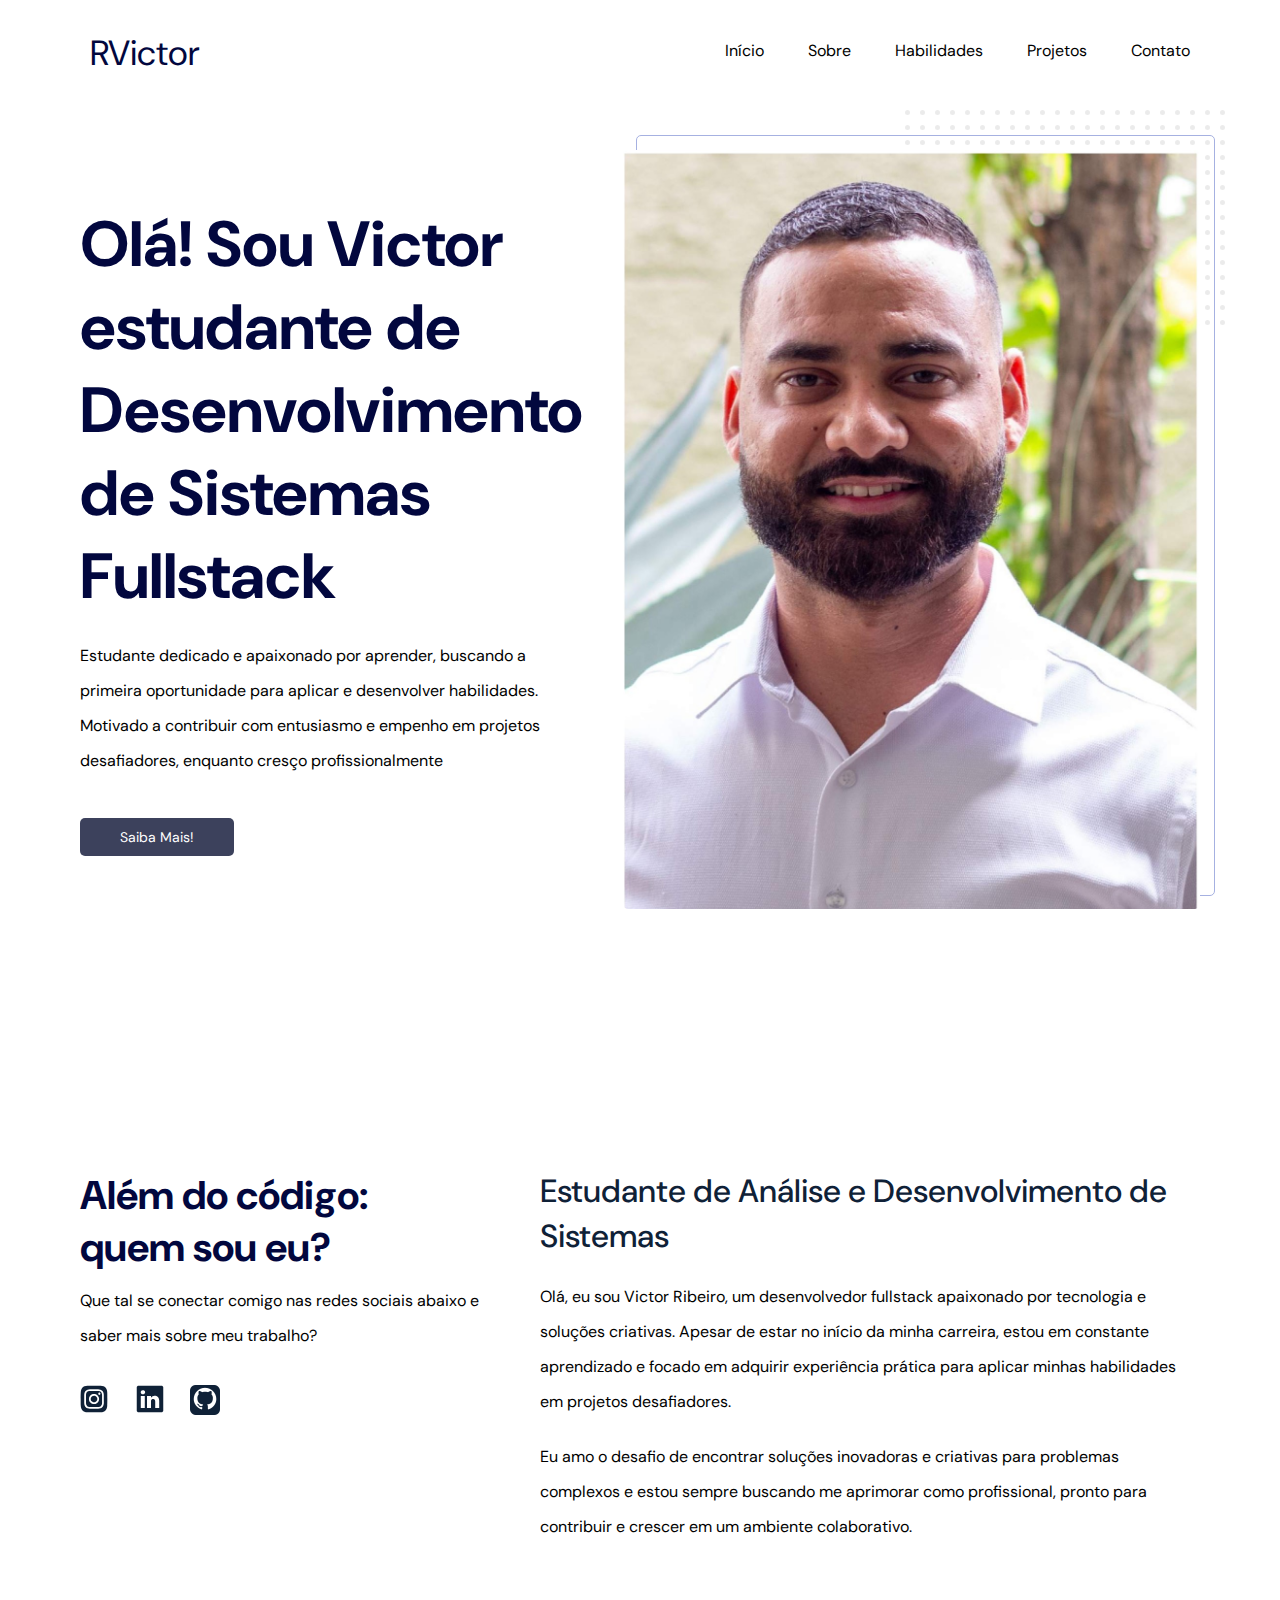
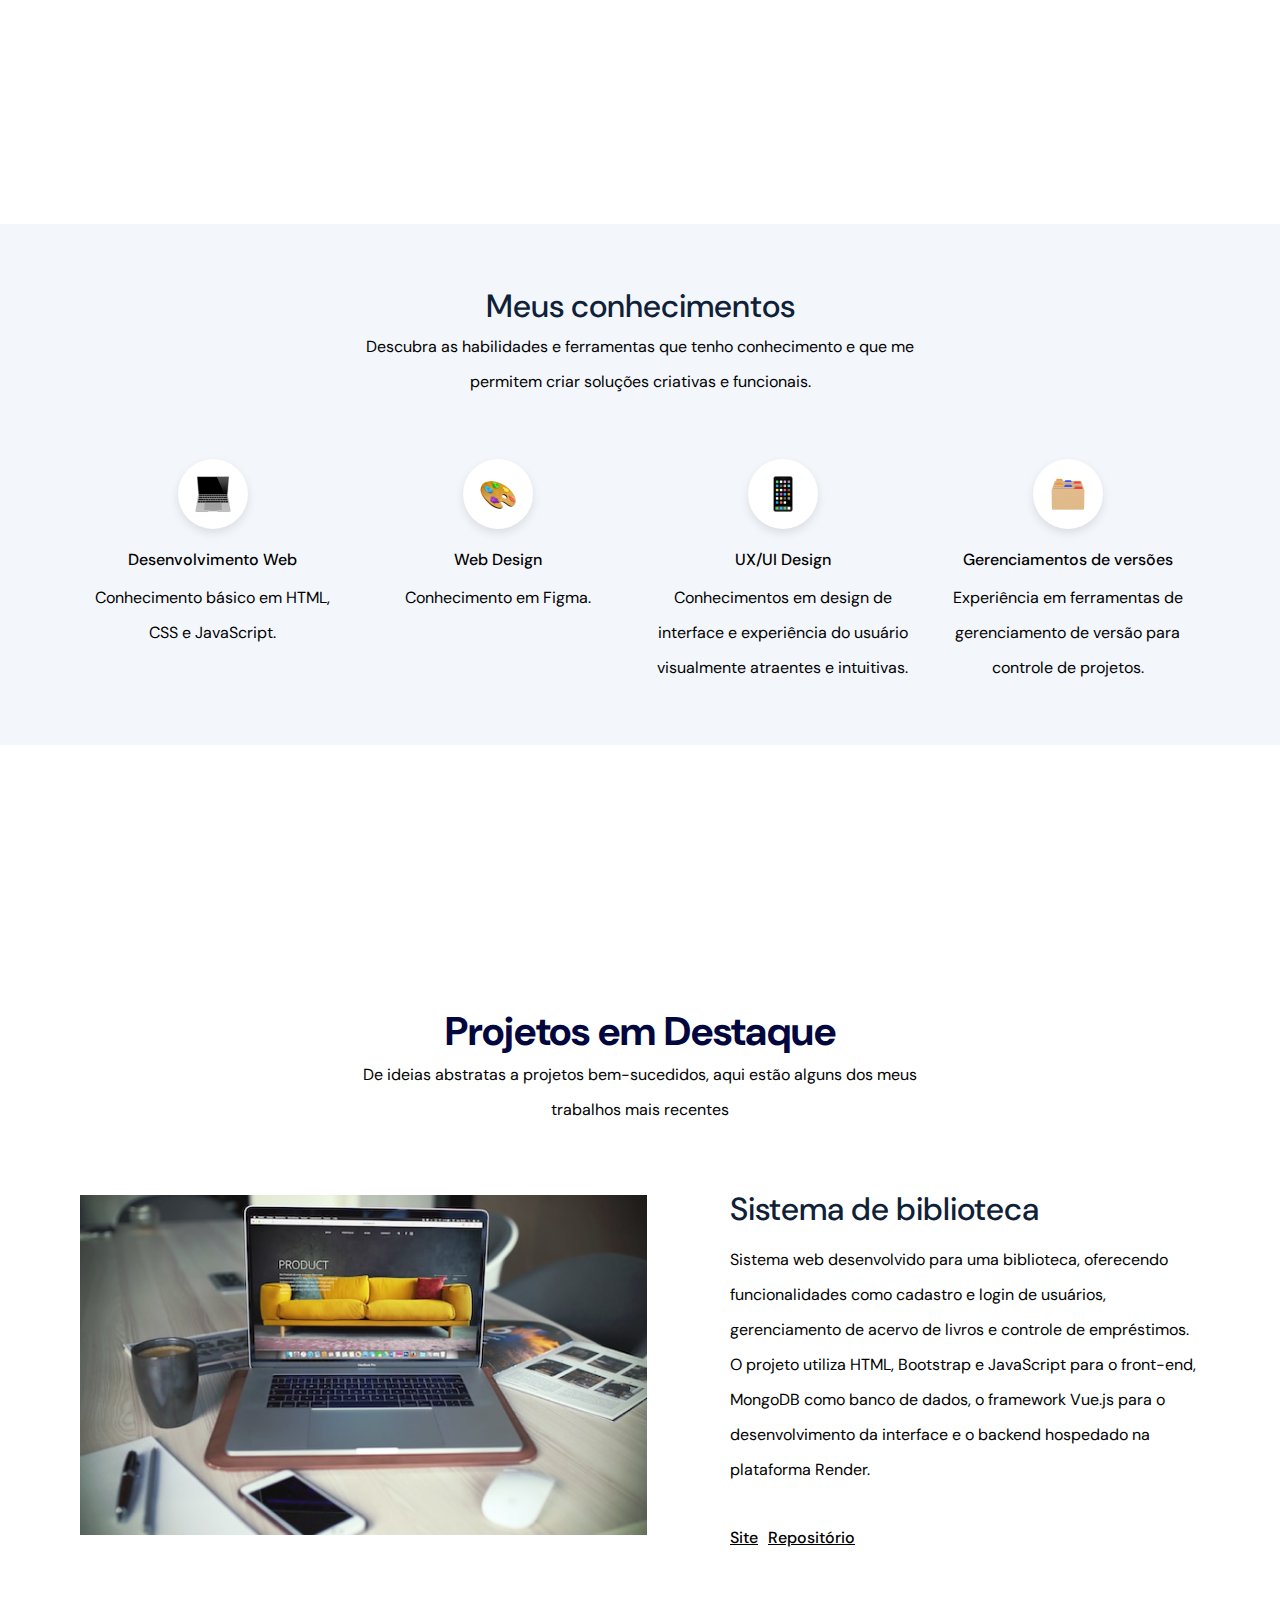
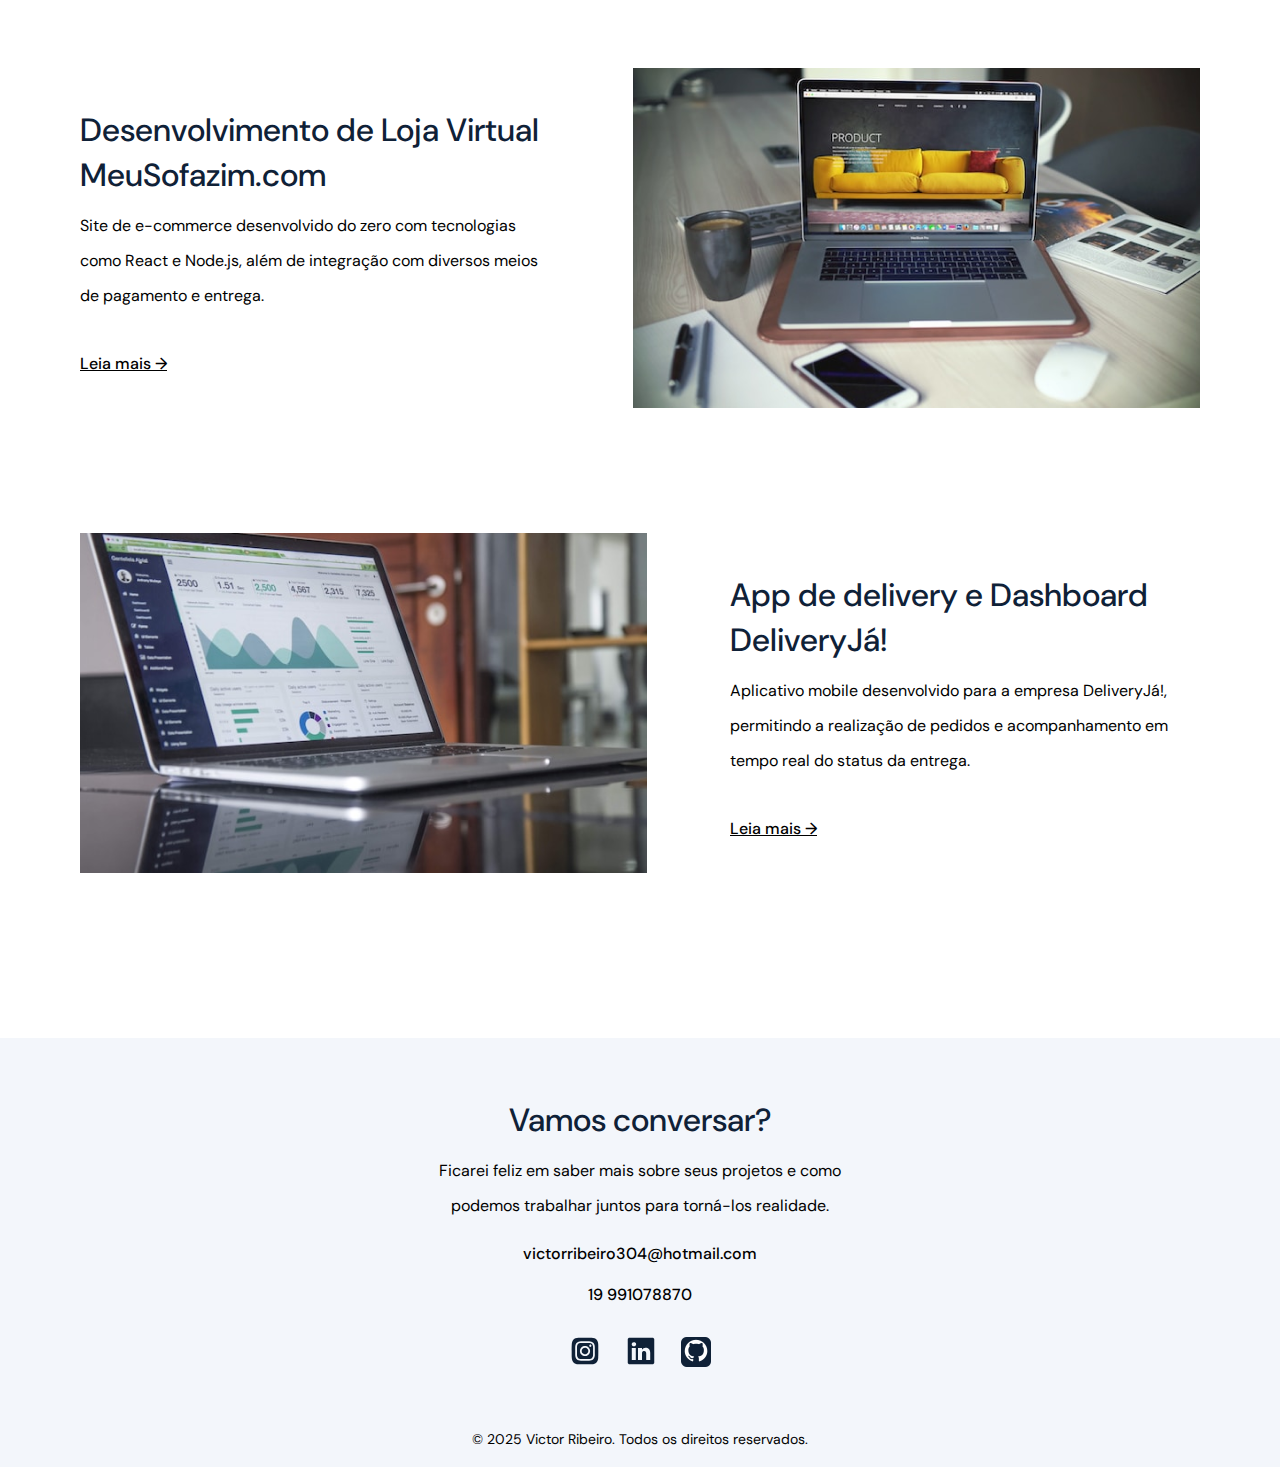
==== commit 8c505380: "at" ====
--- a/index.html
+++ b/index.html
@@ -117,8 +117,7 @@
             </div>
             <h3>Desenvolvimento Web</h3>
             <p>
-              Experiência em Desenvolvimento fullstack com foco em tecnologias
-              modernas.
+              Conhecimento básico em HTML, CSS e JavaScript.
             </p>
           </li>
           <li class="skills__item">
@@ -127,8 +126,7 @@
             </div>
             <h3>Web Design</h3>
             <p>
-              Habilidade em criar layouts modernos e responsivos, com foco na
-              experiência do usuário.
+              Conhecimento em Figma.
             </p>
           </li>
           <li class="skills__item">
@@ -167,7 +165,7 @@
   <ul>
     <li>
       <div class="image">
-        <img src="assets/biblioteca.png" alt="Gerenciamento de tarefas" />
+        <img src="assets/ecommerce.png" alt="Gerenciamento de tarefas" />
       </div>
       <div class="projects__info">
         <h3 class="tertiary-title">
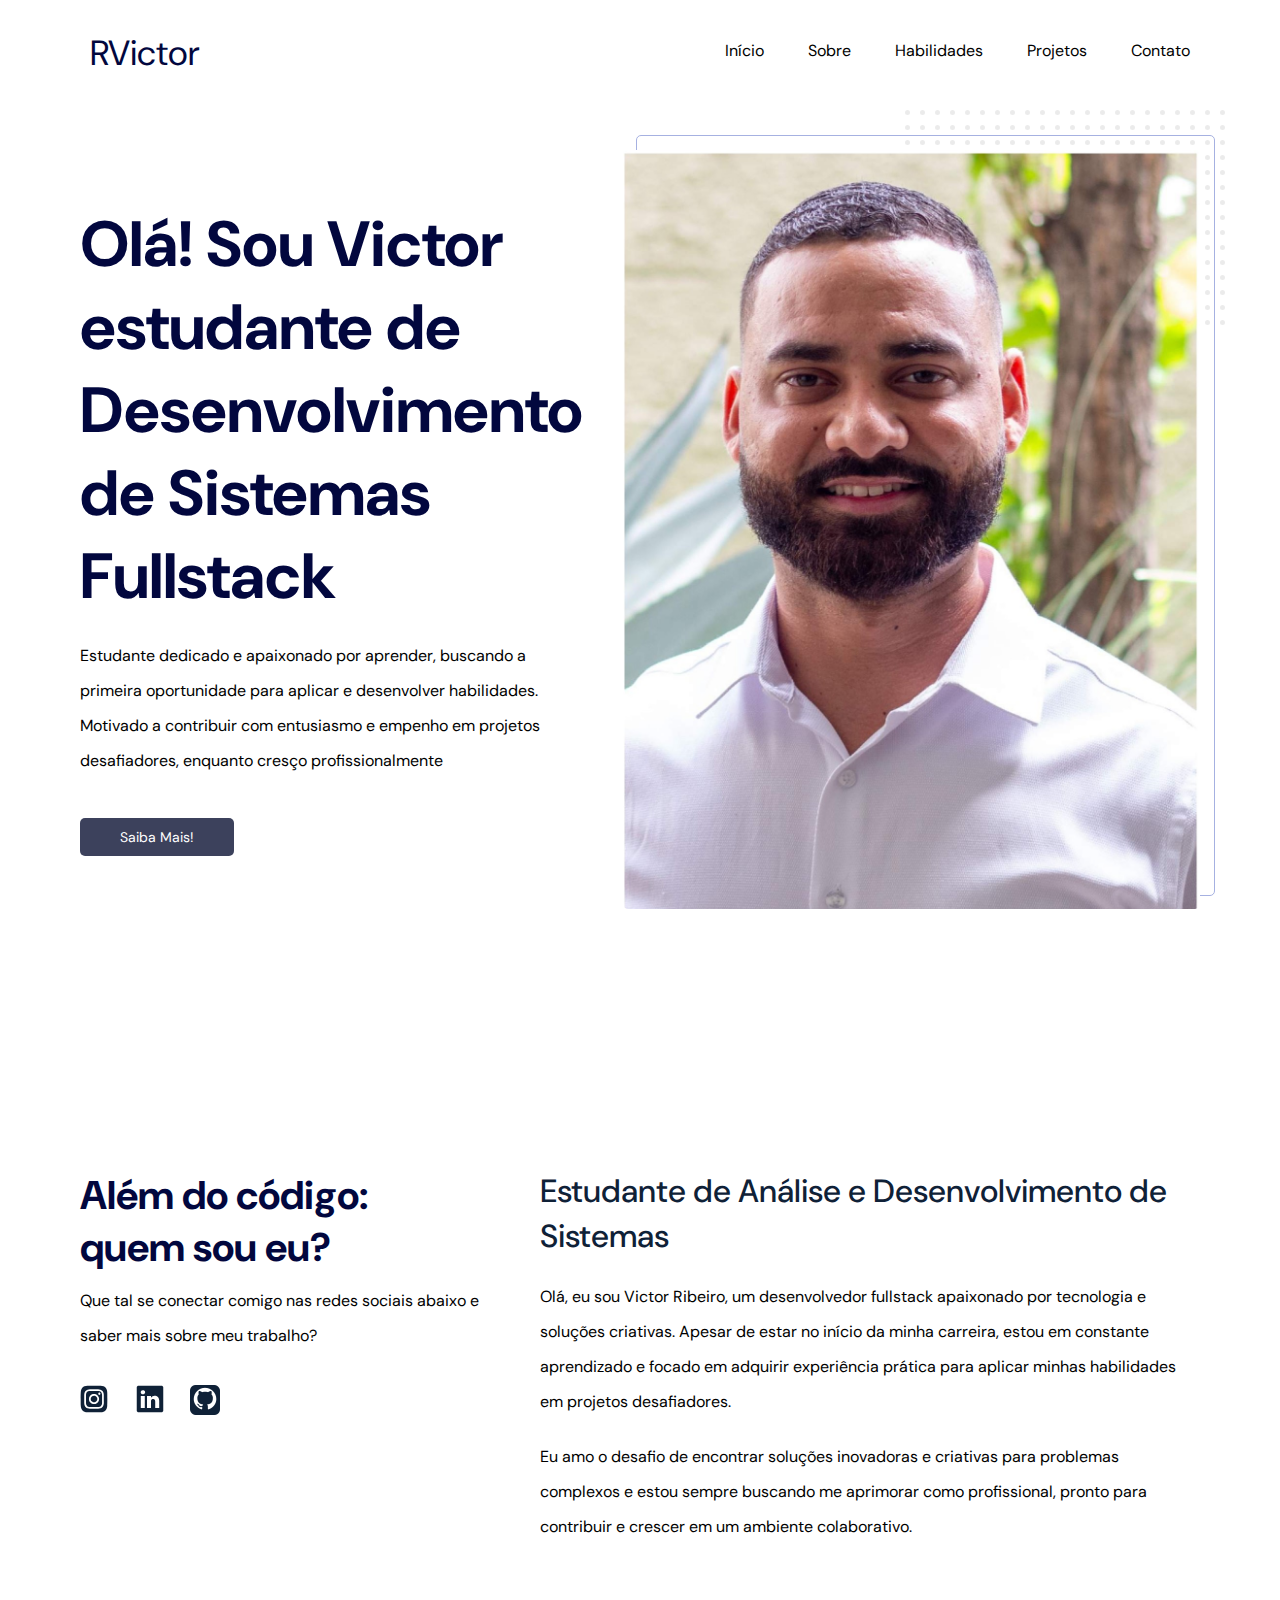
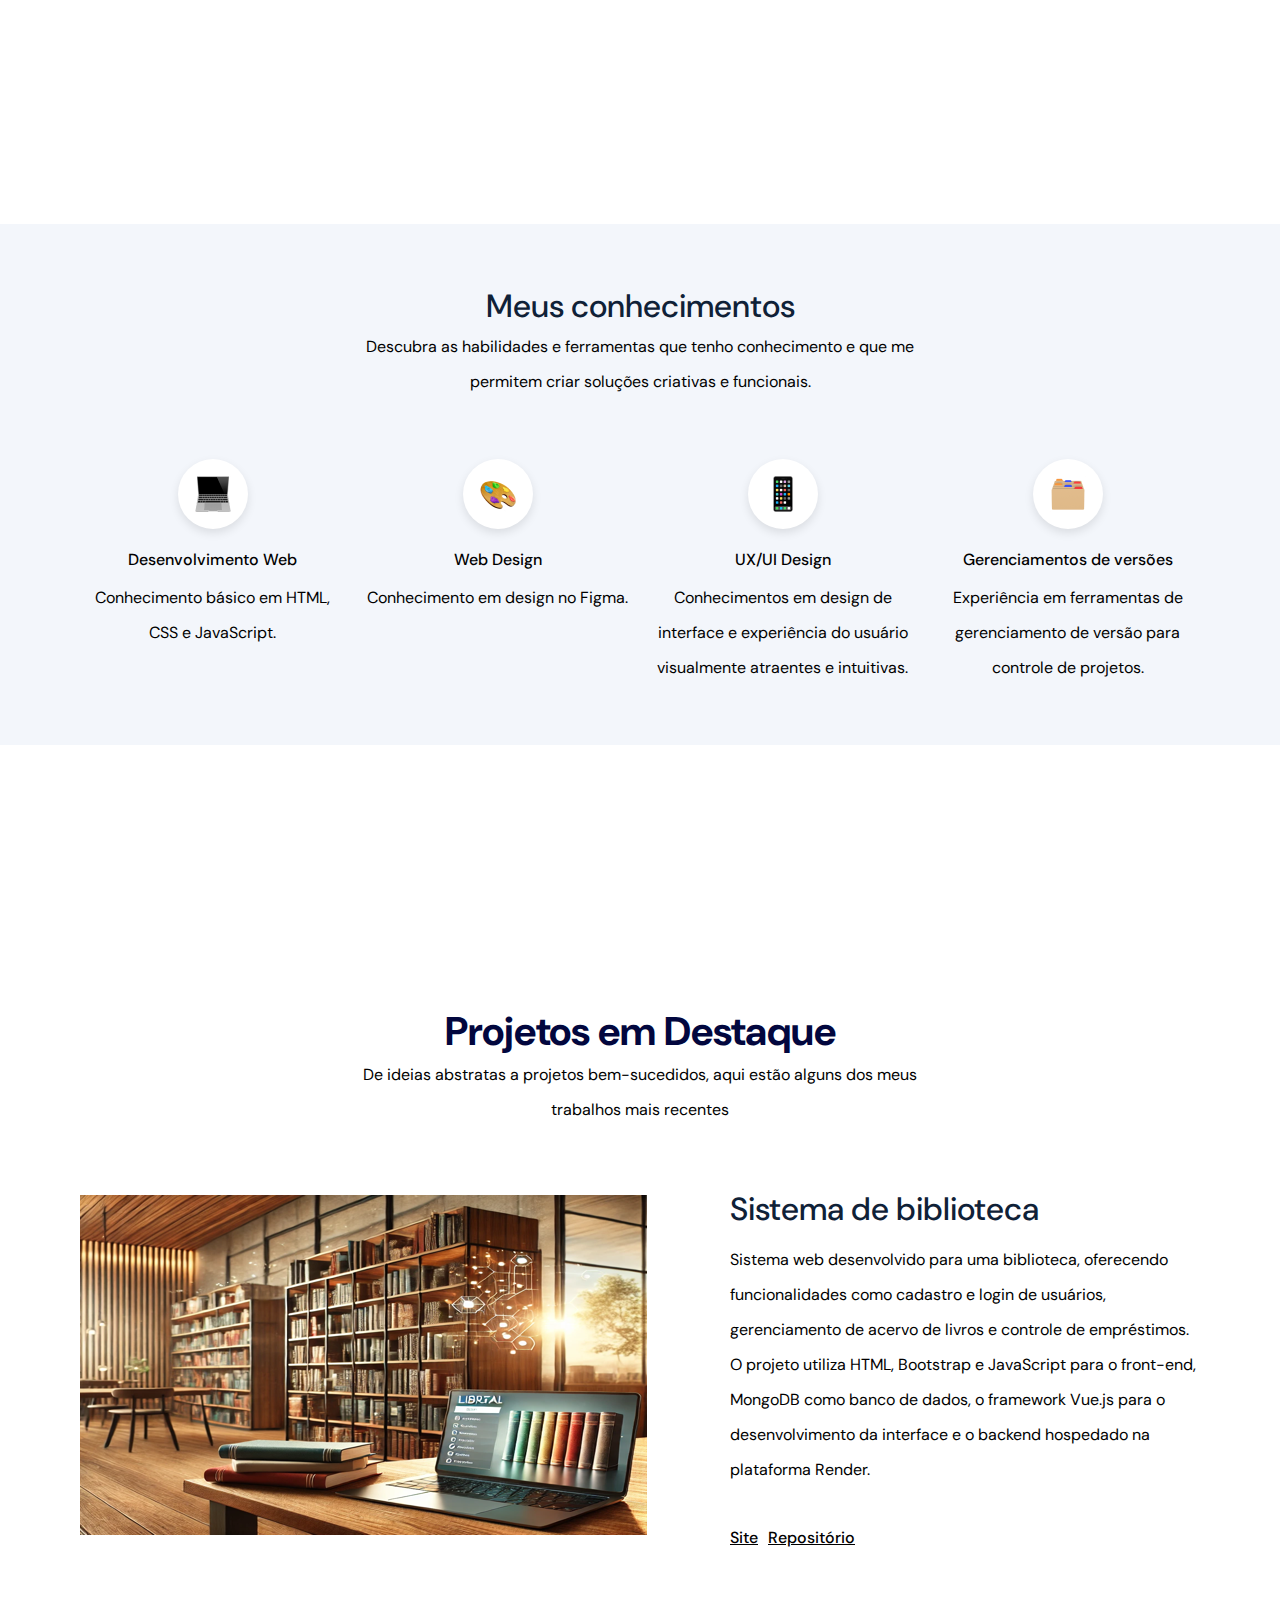
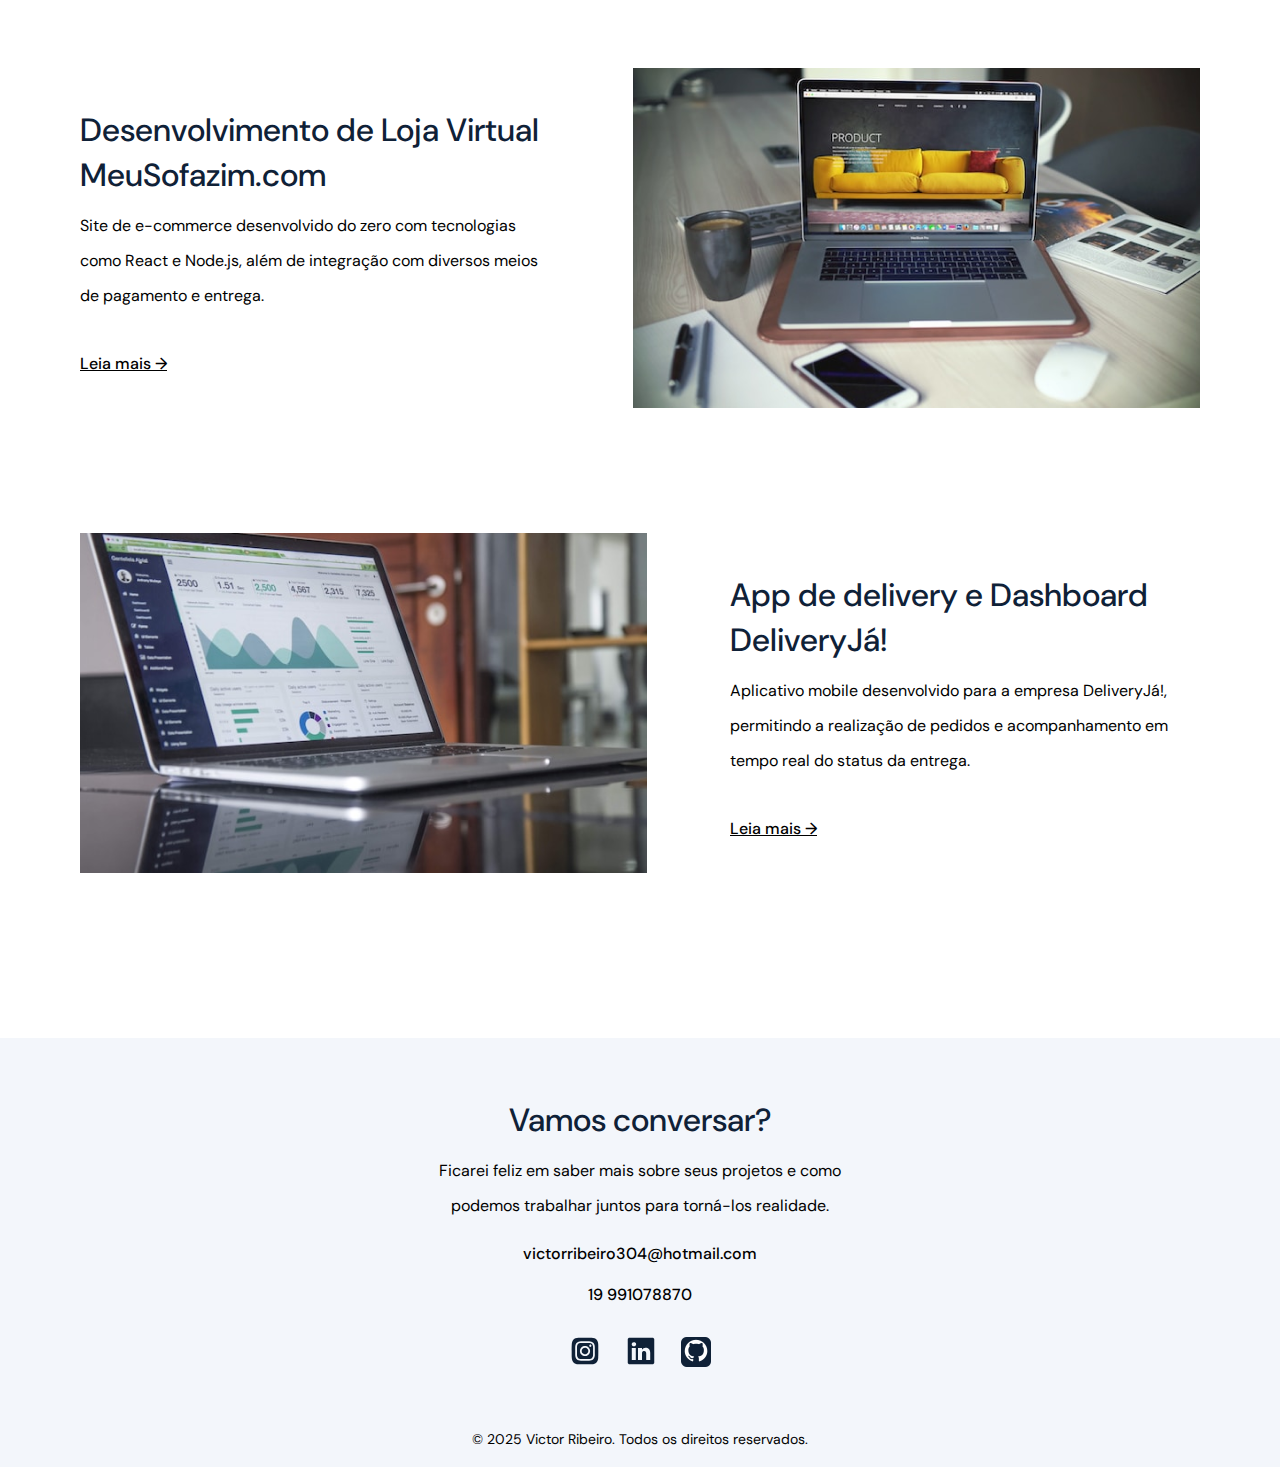
==== commit c0085f14: "at" ====
--- a/index.html
+++ b/index.html
@@ -126,7 +126,7 @@
             </div>
             <h3>Web Design</h3>
             <p>
-              Conhecimento em Figma.
+              Conhecimento em design no Figma.
             </p>
           </li>
           <li class="skills__item">
@@ -165,7 +165,7 @@
   <ul>
     <li>
       <div class="image">
-        <img src="assets/ecommerce.png" alt="Gerenciamento de tarefas" />
+        <img src="assets/biblioteca.png" alt="Gerenciamento de tarefas" />
       </div>
       <div class="projects__info">
         <h3 class="tertiary-title">
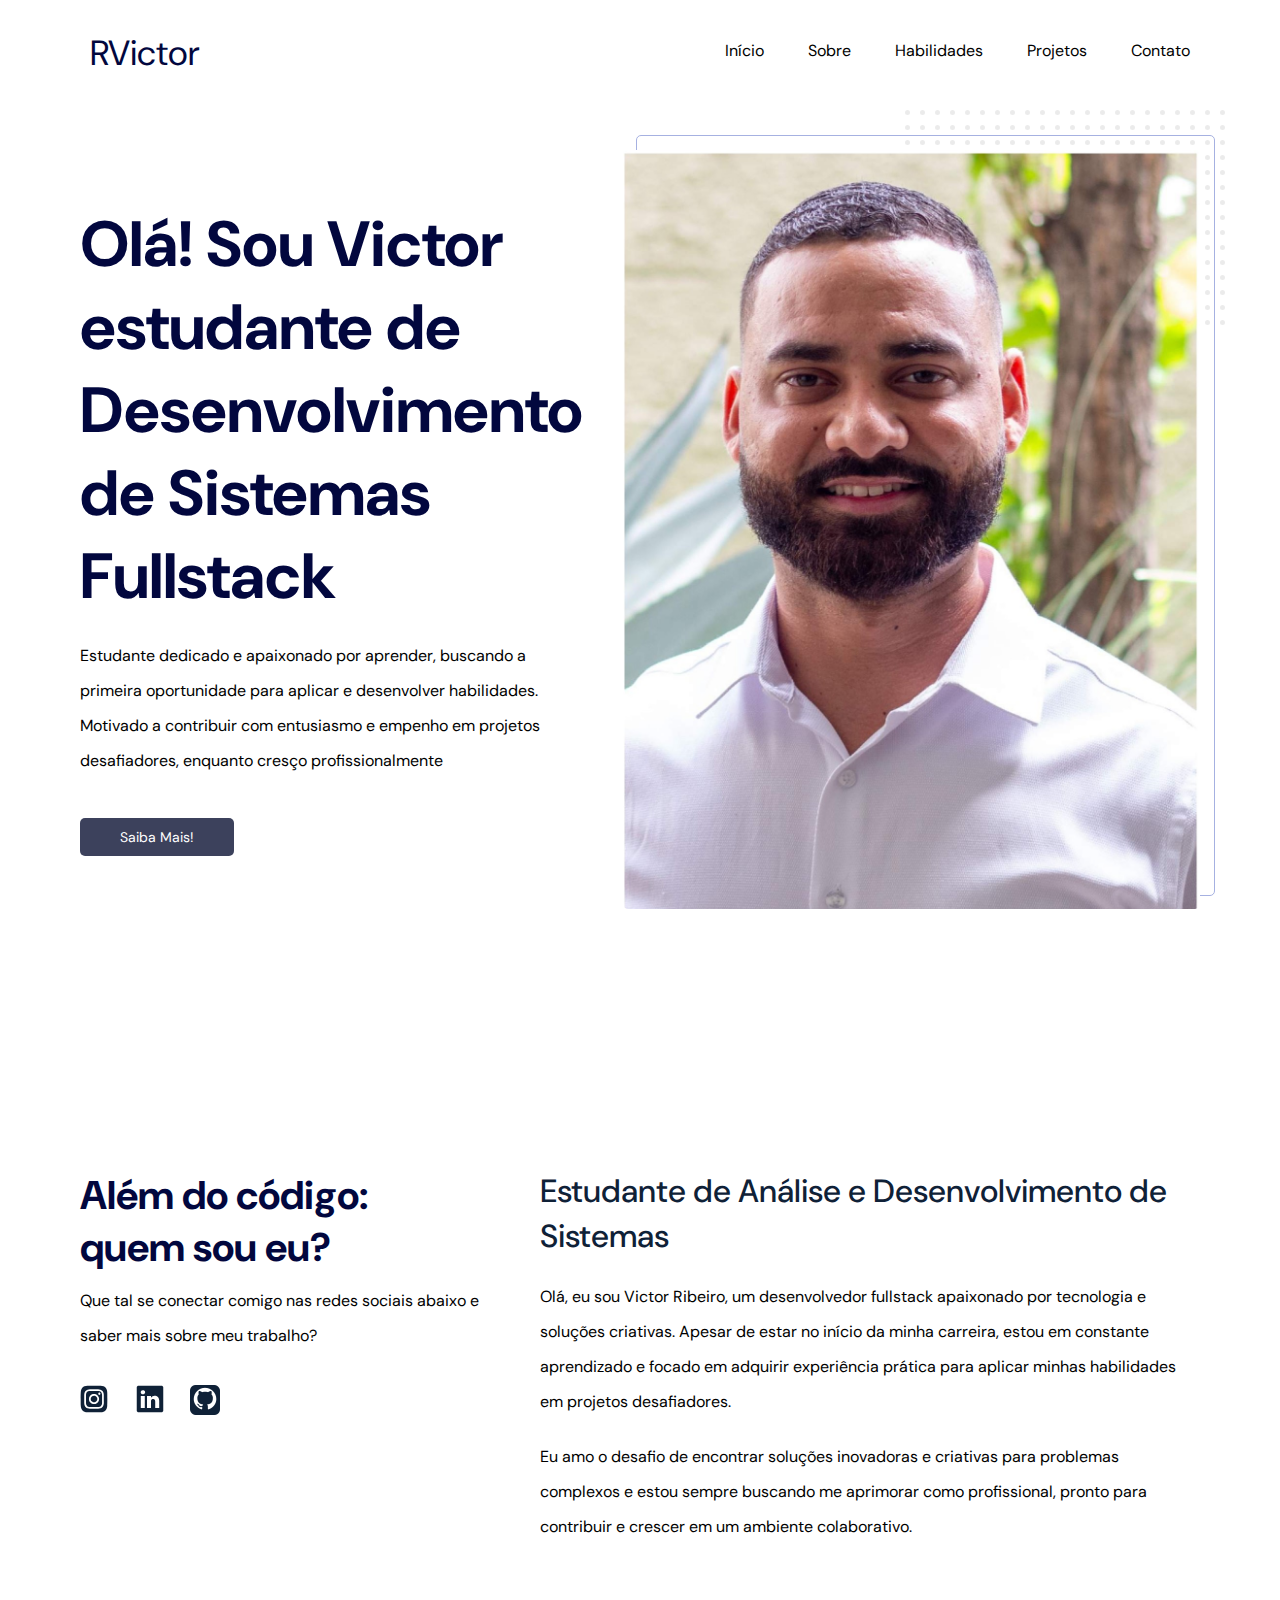
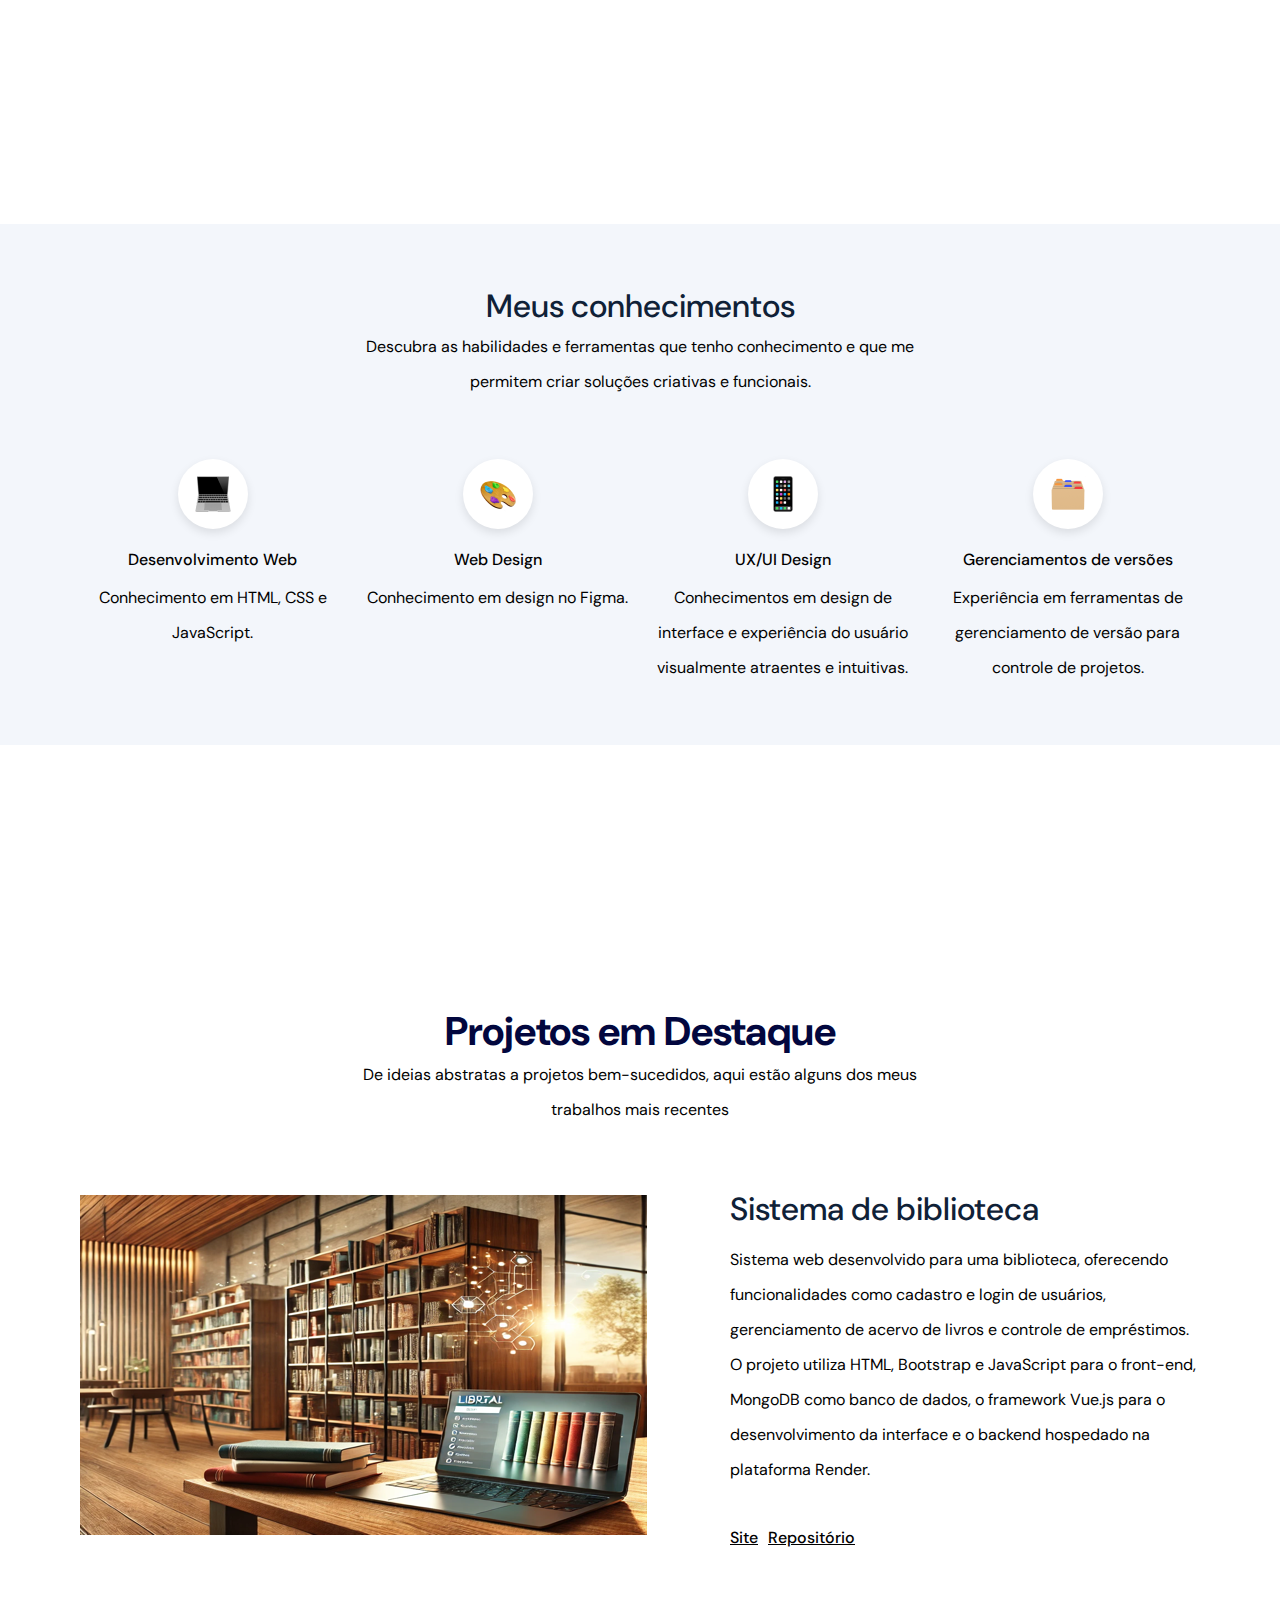
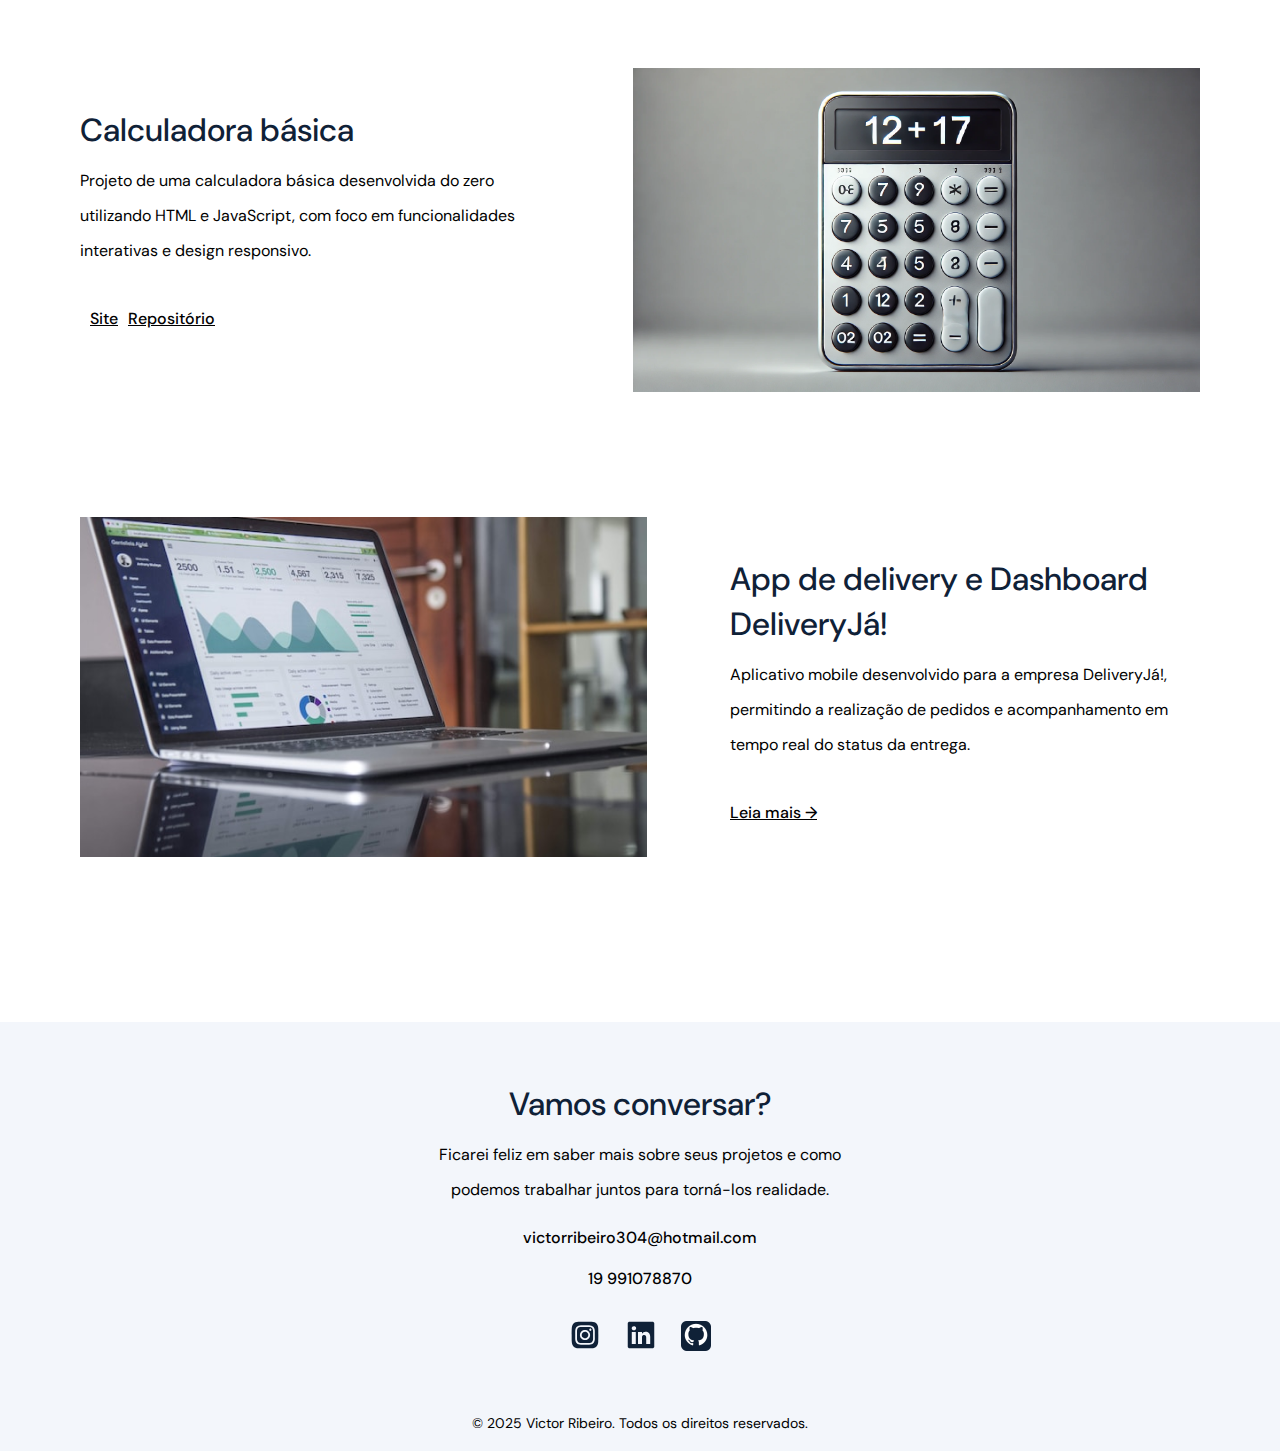
==== commit 87a1f4b1: "atualizado" ====
--- a/index.html
+++ b/index.html
@@ -117,7 +117,7 @@
             </div>
             <h3>Desenvolvimento Web</h3>
             <p>
-              Conhecimento básico em HTML, CSS e JavaScript.
+              Conhecimento em HTML, CSS e JavaScript.
             </p>
           </li>
           <li class="skills__item">
@@ -182,18 +182,23 @@
     </li>
     <li class="projects__reversed-list">
       <div class="image">
-        <img src="assets/ecommerce.png" alt="ecommerce" />
+        <img src="assets/calculadora.png" alt="ecommerce" style="width: 567px;"/>
       </div>
       <div class="projects__info">
         <h3 class="tertiary-title">
-          Desenvolvimento de Loja Virtual MeuSofazim.com
-        </h3>
-        <p>
-          Site de e-commerce desenvolvido do zero com tecnologias como React
-          e Node.js, além de integração com diversos meios de pagamento e
-          entrega.
-        </p>
-        <a href="#">Leia mais &rarr;</a>
+          Calculadora básica
+        </h3>
+        <p>
+          Projeto de uma calculadora básica desenvolvida do zero utilizando HTML e 
+          JavaScript, com foco em funcionalidades interativas e design responsivo.        
+                     
+        </p>
+        <div class="link" style="display: flex; gap: 10px;">
+        </p>
+        <div class="link" style="display: flex; gap: 10px;">
+        <a href="https://rsvictor.github.io/calculadora/">Site  </a>       
+        <a href="https://github.com/RSVictor/calculadora">Repositório </a>
+        </div>
       </div>
     </li>
     <li>
